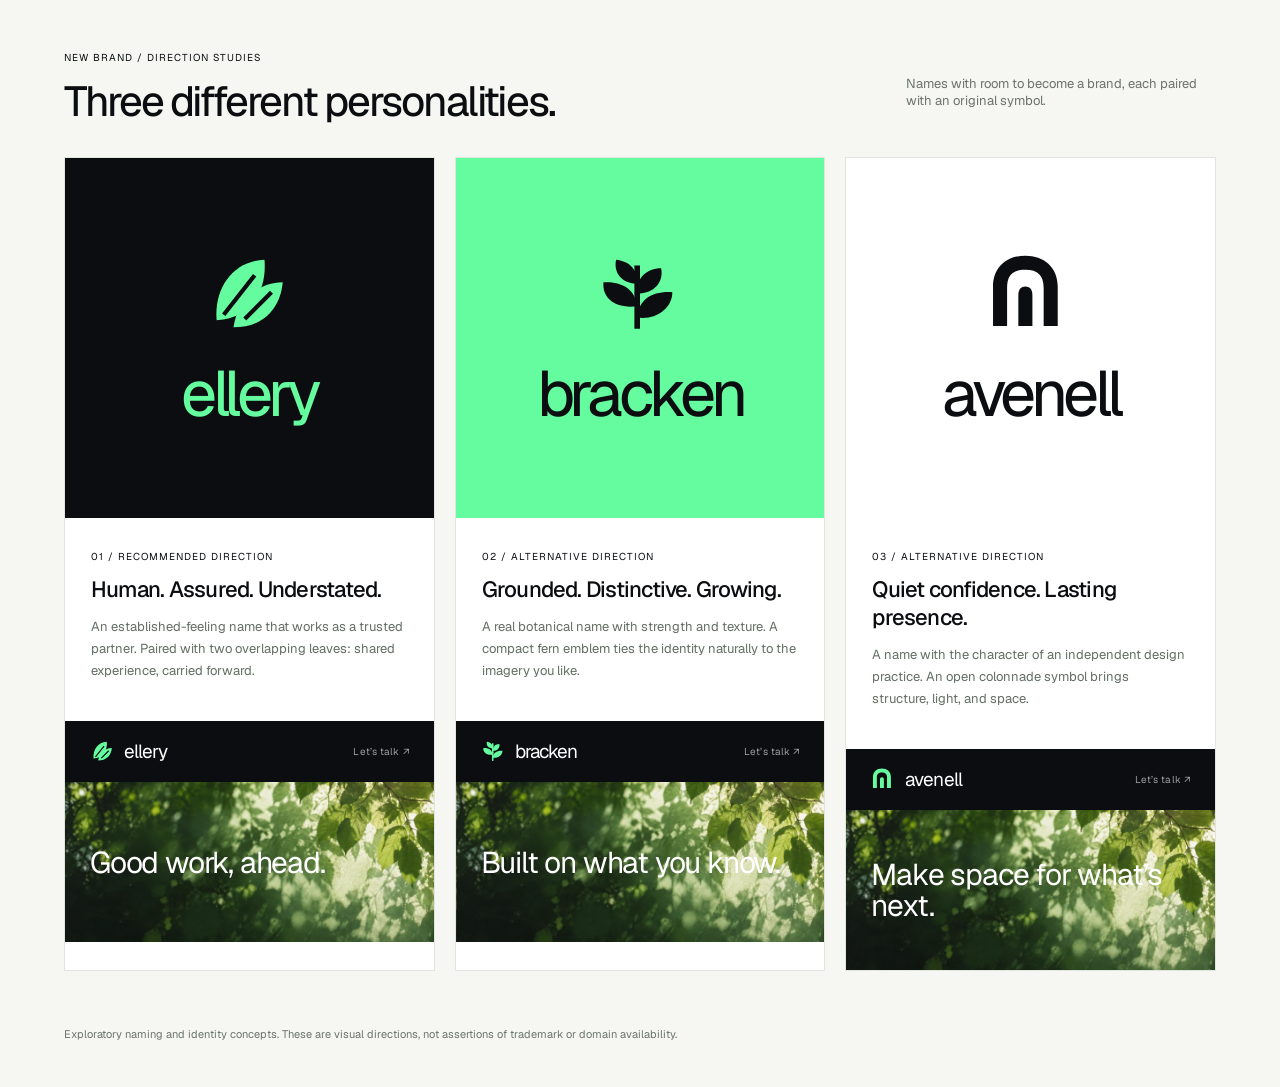
==== brand-directions.html @ a398ab1d "Rebrand as Ellery with photographic design and narrated feature walkthrough" ====
<!doctype html>
<html lang="en">
  <head>
    <meta charset="utf-8" />
    <meta name="viewport" content="width=device-width,initial-scale=1" />
    <title>A new name / Three directions</title>
    <style>
      @font-face {
        font-family: Geist;
        src: url(assets/fonts/geist.ttf);
        font-weight: 100 900;
      }
      * {
        box-sizing: border-box;
      }
      body {
        margin: 0;
        background: #f6f7f2;
        font-family: Geist, Arial;
        color: #0b0d11;
      }
      header {
        padding: 45px 5% 35px;
        display: flex;
        justify-content: space-between;
        align-items: end;
      }
      h1 {
        font-size: 42px;
        line-height: 1;
        letter-spacing: -0.05em;
        font-weight: 450;
        margin: 14px 0 0;
      }
      .small {
        font-size: 10px;
        text-transform: uppercase;
        letter-spacing: 0.1em;
      }
      header > p {
        font-size: 13px;
        max-width: 310px;
        color: #6b736b;
      }
      main {
        display: grid;
        grid-template-columns: repeat(3, 1fr);
        padding: 0 5% 45px;
        gap: 20px;
      }
      .card {
        background: #fff;
        border: 1px solid #e0e5dd;
      }
      .identity {
        height: 360px;
        display: flex;
        flex-direction: column;
        align-items: center;
        justify-content: center;
        gap: 22px;
      }
      .identity svg {
        width: 90px;
        height: 90px;
      }
      .name {
        font-size: 64px;
        font-weight: 430;
        letter-spacing: -0.065em;
        line-height: 1;
      }
      .identity.black {
        background: #0b0d11;
        color: #65fc9f;
        --cut: #0b0d11;
      }
      .identity.mint {
        background: #65fc9f;
        --cut: #65fc9f;
      }
      .detail {
        padding: 26px;
      }
      .detail h2 {
        font-size: 22px;
        font-weight: 500;
        letter-spacing: -0.035em;
        margin: 10px 0;
      }
      .detail p {
        font-size: 13px;
        line-height: 1.7;
        color: #636e64;
        min-height: 65px;
      }
      .strip {
        background: #0b0d11;
        color: white;
        padding: 18px 25px;
        display: flex;
        align-items: center;
        gap: 9px;
        font-size: 19px;
        letter-spacing: -0.05em;
        --cut: #0b0d11;
      }
      .strip svg {
        width: 25px;
        height: 25px;
        color: #65fc9f;
      }
      .caption {
        font-size: 10px;
        letter-spacing: 0.01em;
        opacity: 0.6;
        margin-left: auto;
      }
      .brand-photo {
        background: url(assets/ellery-canopy.webp) center/cover;
        height: 160px;
        color: #fff;
        display: flex;
        align-items: center;
        padding: 25px;
        font-size: 30px;
        line-height: 1.05;
        letter-spacing: -0.04em;
      }
      .footer {
        padding: 0 5% 35px;
        font-size: 11px;
        color: #6b746b;
      }
      @media (max-width: 750px) {
        main {
          grid-template-columns: 1fr;
        }
        .identity {
          height: 260px;
        }
        header {
          align-items: start;
          flex-direction: column;
        }
        .detail p {
          min-height: 0;
        }
        .card {
          max-width: 580px;
          width: 100%;
          margin: auto;
        }
      }
    </style>
  </head>
  <body>
    <header>
      <div>
        <span class="small">New brand / Direction studies</span>
        <h1>Three different personalities.</h1>
      </div>
      <p>
        Names with room to become a brand, each paired with an original symbol.
      </p>
    </header>
    <main>
      <article class="card">
        <div class="identity black">
          <svg viewBox="0 0 64 64" aria-hidden="true">
            <path
              d="M9 50C7 28 20 8 43 7C45 29 33 49 9 50Z"
              fill="currentColor"
            />
            <path
              d="M21 55C23 38 37 23 56 23C54 43 41 55 21 55Z"
              fill="currentColor"
            />
            <path
              d="M14 46 36 18M29 49 48 30"
              fill="none"
              stroke="var(--cut,#fff)"
              stroke-width="3"
            />
          </svg>
          <div class="name">ellery</div>
        </div>
        <div class="detail">
          <span class="small">01 / Recommended direction</span>
          <h2>Human. Assured. Understated.</h2>
          <p>
            An established-feeling name that works as a trusted partner. Paired
            with two overlapping leaves: shared experience, carried forward.
          </p>
        </div>
        <div class="strip">
          <svg viewBox="0 0 64 64" aria-hidden="true">
            <path
              d="M9 50C7 28 20 8 43 7C45 29 33 49 9 50Z"
              fill="currentColor"
            />
            <path
              d="M21 55C23 38 37 23 56 23C54 43 41 55 21 55Z"
              fill="currentColor"
            />
            <path
              d="M14 46 36 18M29 49 48 30"
              fill="none"
              stroke="var(--cut,#fff)"
              stroke-width="3"
            /></svg
          >ellery<span class="caption">Let’s talk ↗</span>
        </div>
        <div class="brand-photo">Good work, ahead.</div>
      </article>
      <article class="card">
        <div class="identity mint">
          <svg viewBox="0 0 64 64" aria-hidden="true">
            <path d="M30 56V11" stroke="currentColor" stroke-width="4" />
            <path
              d="M30 40C14 42 5 34 6 23C20 22 29 29 30 40ZM30 48C44 50 55 41 55 30C41 29 31 35 30 48ZM30 24C19 24 13 16 15 7C25 8 31 15 30 24ZM30 31C43 31 49 22 47 13C37 13 29 20 30 31Z"
              fill="currentColor"
            />
          </svg>
          <div class="name">bracken</div>
        </div>
        <div class="detail">
          <span class="small">02 / Alternative direction</span>
          <h2>Grounded. Distinctive. Growing.</h2>
          <p>
            A real botanical name with strength and texture. A compact fern
            emblem ties the identity naturally to the imagery you like.
          </p>
        </div>
        <div class="strip">
          <svg viewBox="0 0 64 64" aria-hidden="true">
            <path d="M30 56V11" stroke="currentColor" stroke-width="4" />
            <path
              d="M30 40C14 42 5 34 6 23C20 22 29 29 30 40ZM30 48C44 50 55 41 55 30C41 29 31 35 30 48ZM30 24C19 24 13 16 15 7C25 8 31 15 30 24ZM30 31C43 31 49 22 47 13C37 13 29 20 30 31Z"
              fill="currentColor"
            /></svg
          >bracken<span class="caption">Let’s talk ↗</span>
        </div>
        <div class="brand-photo">Built on what you know.</div>
      </article>
      <article class="card">
        <div class="identity">
          <svg viewBox="0 0 64 64" aria-hidden="true">
            <path
              d="M5 54V26C5 12 15 4 28 4S51 12 51 26V54H41V27C41 18 37 14 28 14S15 18 15 27V54Z"
              fill="currentColor"
            />
            <path
              d="M23 54V32C23 28 25 26 28 26S33 28 33 32V54Z"
              fill="currentColor"
            />
          </svg>
          <div class="name">avenell</div>
        </div>
        <div class="detail">
          <span class="small">03 / Alternative direction</span>
          <h2>Quiet confidence. Lasting presence.</h2>
          <p>
            A name with the character of an independent design practice. An open
            colonnade symbol brings structure, light, and space.
          </p>
        </div>
        <div class="strip">
          <svg viewBox="0 0 64 64" aria-hidden="true">
            <path
              d="M5 54V26C5 12 15 4 28 4S51 12 51 26V54H41V27C41 18 37 14 28 14S15 18 15 27V54Z"
              fill="currentColor"
            />
            <path
              d="M23 54V32C23 28 25 26 28 26S33 28 33 32V54Z"
              fill="currentColor"
            /></svg
          >avenell<span class="caption">Let’s talk ↗</span>
        </div>
        <div class="brand-photo">Make space for what’s next.</div>
      </article>
    </main>
    <p class="footer">
      Exploratory naming and identity concepts. These are visual directions, not
      assertions of trademark or domain availability.
    </p>
  </body>
</html>
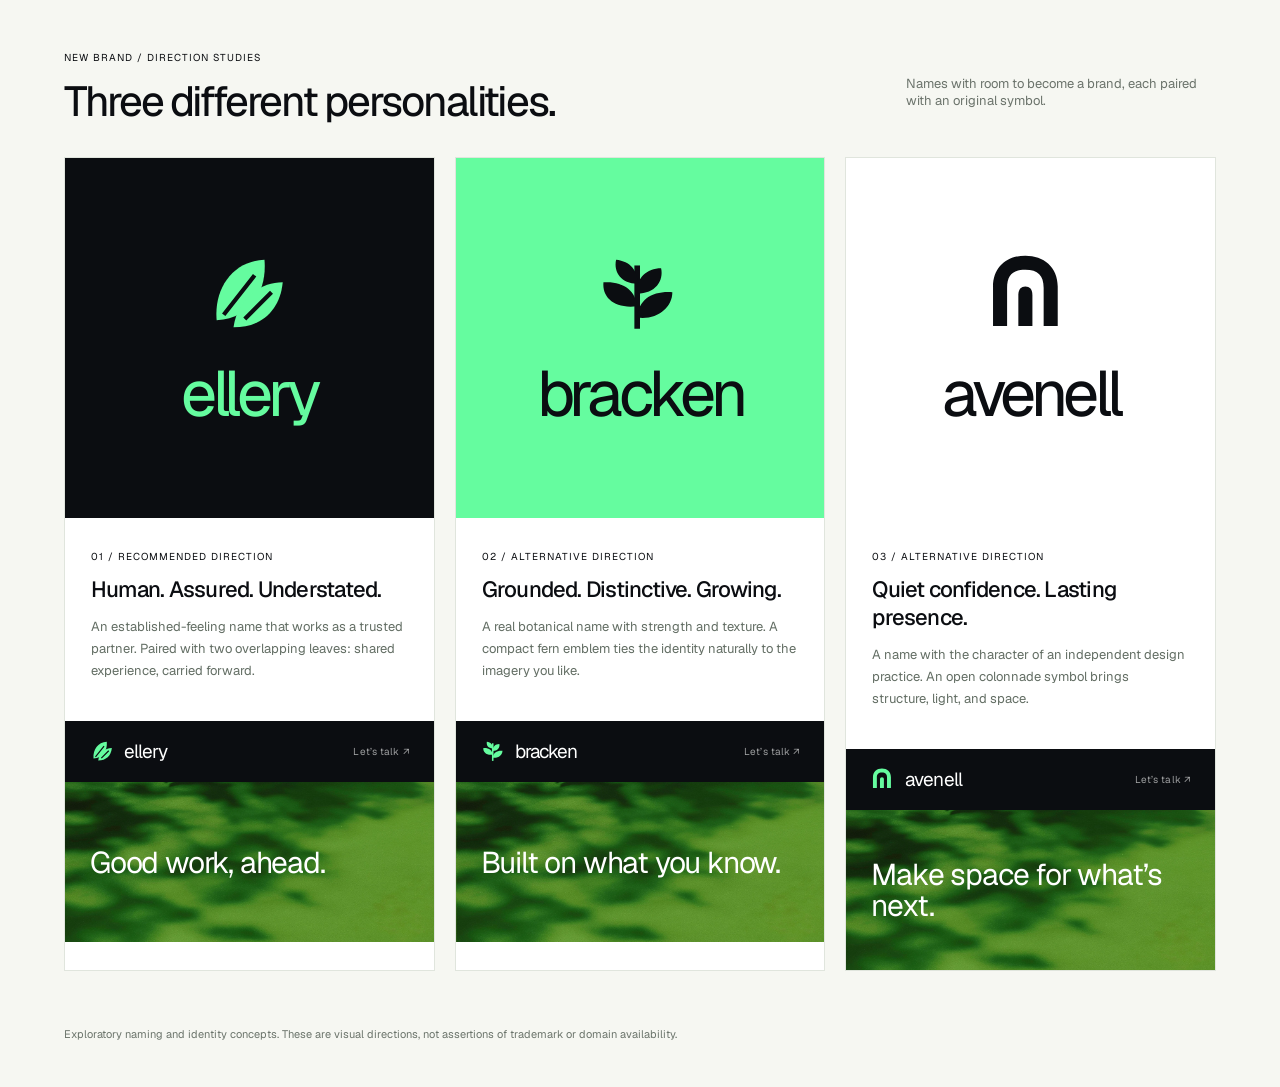
==== commit d9672dc8: "Use original botanical artwork from the supplied brand reference" ====
--- a/brand-directions.html
+++ b/brand-directions.html
@@ -117,7 +117,7 @@
         margin-left: auto;
       }
       .brand-photo {
-        background: url(assets/ellery-canopy.webp) center/cover;
+        background: url(assets/brand-green-shadows.webp) center/cover;
         height: 160px;
         color: #fff;
         display: flex;
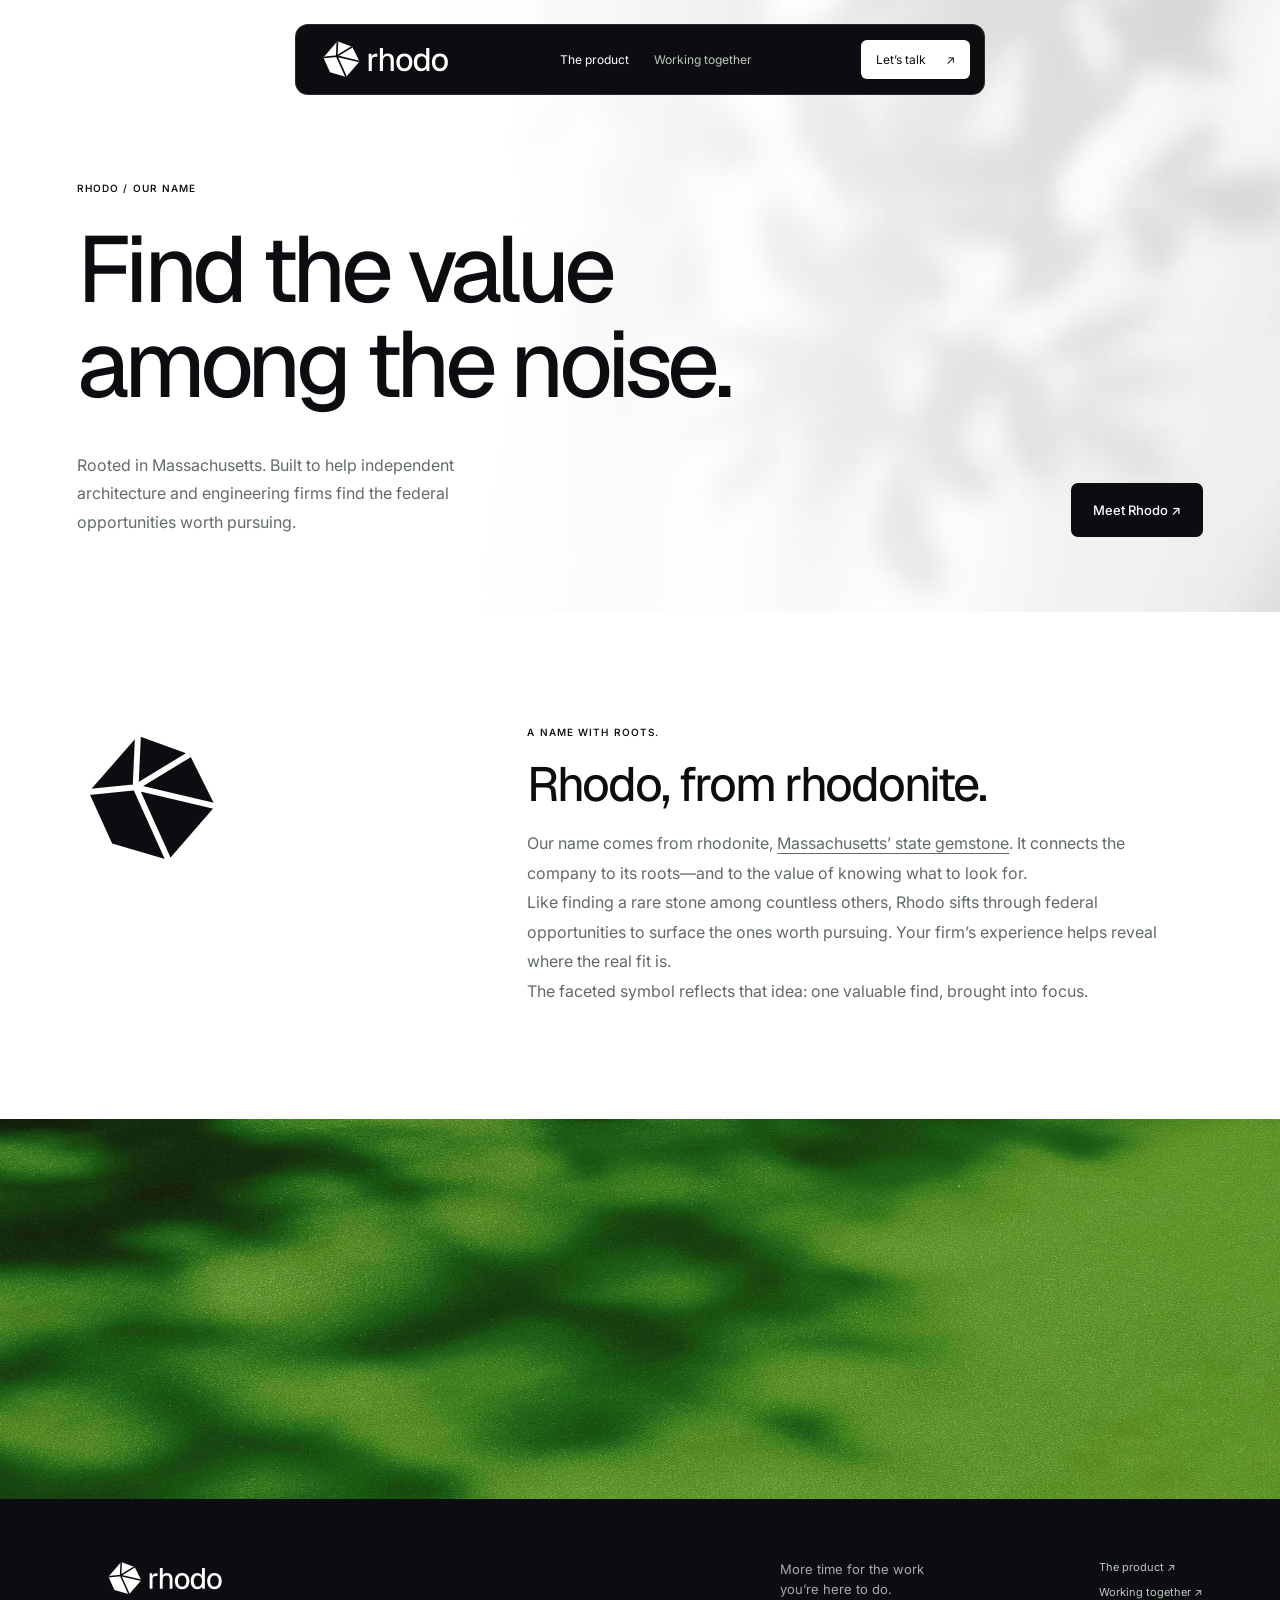
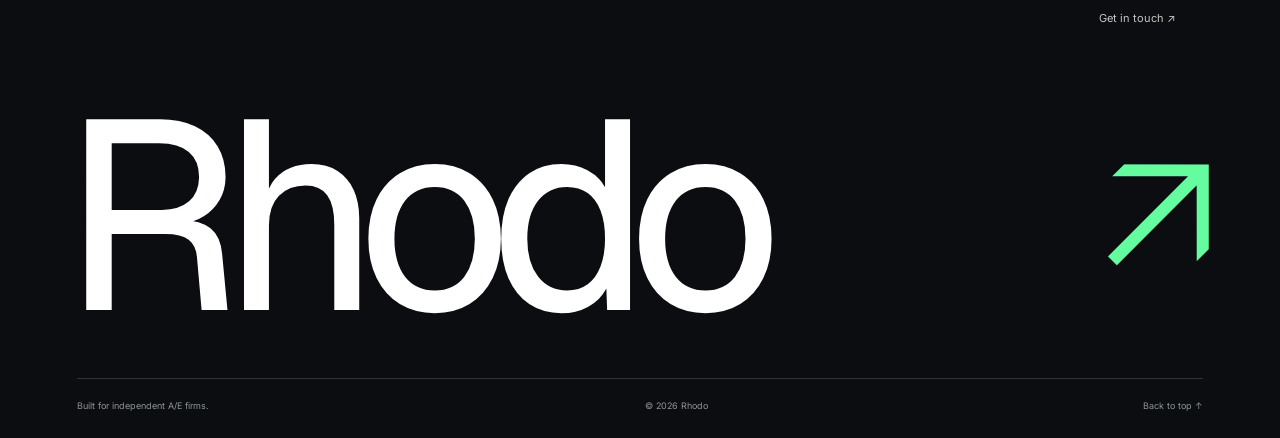
==== commit d28fce63: "Rename to Rhodo and refine the narrated 4K product demo" ====
--- a/brand-directions.html
+++ b/brand-directions.html
@@ -3,286 +3,131 @@
   <head>
     <meta charset="utf-8" />
     <meta name="viewport" content="width=device-width,initial-scale=1" />
-    <title>A new name / Three directions</title>
-    <style>
-      @font-face {
-        font-family: Geist;
-        src: url(assets/fonts/geist.ttf);
-        font-weight: 100 900;
-      }
-      * {
-        box-sizing: border-box;
-      }
-      body {
-        margin: 0;
-        background: #f6f7f2;
-        font-family: Geist, Arial;
-        color: #0b0d11;
-      }
-      header {
-        padding: 45px 5% 35px;
-        display: flex;
-        justify-content: space-between;
-        align-items: end;
-      }
-      h1 {
-        font-size: 42px;
-        line-height: 1;
-        letter-spacing: -0.05em;
-        font-weight: 450;
-        margin: 14px 0 0;
-      }
-      .small {
-        font-size: 10px;
-        text-transform: uppercase;
-        letter-spacing: 0.1em;
-      }
-      header > p {
-        font-size: 13px;
-        max-width: 310px;
-        color: #6b736b;
-      }
-      main {
-        display: grid;
-        grid-template-columns: repeat(3, 1fr);
-        padding: 0 5% 45px;
-        gap: 20px;
-      }
-      .card {
-        background: #fff;
-        border: 1px solid #e0e5dd;
-      }
-      .identity {
-        height: 360px;
-        display: flex;
-        flex-direction: column;
-        align-items: center;
-        justify-content: center;
-        gap: 22px;
-      }
-      .identity svg {
-        width: 90px;
-        height: 90px;
-      }
-      .name {
-        font-size: 64px;
-        font-weight: 430;
-        letter-spacing: -0.065em;
-        line-height: 1;
-      }
-      .identity.black {
-        background: #0b0d11;
-        color: #65fc9f;
-        --cut: #0b0d11;
-      }
-      .identity.mint {
-        background: #65fc9f;
-        --cut: #65fc9f;
-      }
-      .detail {
-        padding: 26px;
-      }
-      .detail h2 {
-        font-size: 22px;
-        font-weight: 500;
-        letter-spacing: -0.035em;
-        margin: 10px 0;
-      }
-      .detail p {
-        font-size: 13px;
-        line-height: 1.7;
-        color: #636e64;
-        min-height: 65px;
-      }
-      .strip {
-        background: #0b0d11;
-        color: white;
-        padding: 18px 25px;
-        display: flex;
-        align-items: center;
-        gap: 9px;
-        font-size: 19px;
-        letter-spacing: -0.05em;
-        --cut: #0b0d11;
-      }
-      .strip svg {
-        width: 25px;
-        height: 25px;
-        color: #65fc9f;
-      }
-      .caption {
-        font-size: 10px;
-        letter-spacing: 0.01em;
-        opacity: 0.6;
-        margin-left: auto;
-      }
-      .brand-photo {
-        background: url(assets/brand-green-shadows.webp) center/cover;
-        height: 160px;
-        color: #fff;
-        display: flex;
-        align-items: center;
-        padding: 25px;
-        font-size: 30px;
-        line-height: 1.05;
-        letter-spacing: -0.04em;
-      }
-      .footer {
-        padding: 0 5% 35px;
-        font-size: 11px;
-        color: #6b746b;
-      }
-      @media (max-width: 750px) {
-        main {
-          grid-template-columns: 1fr;
-        }
-        .identity {
-          height: 260px;
-        }
-        header {
-          align-items: start;
-          flex-direction: column;
-        }
-        .detail p {
-          min-height: 0;
-        }
-        .card {
-          max-width: 580px;
-          width: 100%;
-          margin: auto;
-        }
-      }
-    </style>
+    <title>Our name — Rhodo</title>
+    <meta
+      name="description"
+      content="The story behind Rhodo: Massachusetts roots and finding value among the noise."
+    />
+    <meta name="theme-color" content="#0b0d11" />
+    <meta property="og:title" content="Our name — Rhodo" />
+    <meta
+      property="og:description"
+      content="The story behind Rhodo: Massachusetts roots and finding value among the noise."
+    />
+    <meta property="og:type" content="website" />
+    <link rel="icon" href="assets/favicon.svg" type="image/svg+xml" />
+    <link rel="stylesheet" href="styles.css?v=8" />
+    <link rel="stylesheet" href="materials.css?v=8" />
+    <link
+      rel="preload"
+      href="assets/fonts/geist.ttf"
+      as="font"
+      type="font/ttf"
+      crossorigin
+    />
+    <script src="app.js?v=8" defer></script>
   </head>
   <body>
-    <header>
-      <div>
-        <span class="small">New brand / Direction studies</span>
-        <h1>Three different personalities.</h1>
-      </div>
-      <p>
-        Names with room to become a brand, each paired with an original symbol.
-      </p>
+    <a class="skip-link" href="#main">Skip to content</a>
+    <header class="site-header">
+      <a class="brand" href="index.html" aria-label="Rhodo home"
+        ><img
+          src="assets/rhodo-logo-light.svg"
+          width="148"
+          height="33"
+          alt="Rhodo"
+      /></a>
+      <nav class="desktop-nav" aria-label="Main navigation">
+        <a href="system.html" aria-current="page">The product</a
+        ><a href="pricing.html">Working together</a>
+      </nav>
+      <a class="nav-cta" href="contact.html"
+        >Let’s talk <span aria-hidden="true">↗</span></a
+      ><button
+        class="menu-toggle"
+        aria-label="Open menu"
+        aria-controls="mobile-menu"
+        aria-expanded="false"
+      >
+        Menu <span>+</span>
+      </button>
+      <nav id="mobile-menu" aria-label="Mobile navigation" hidden>
+        <a href="system.html">The product</a
+        ><a href="pricing.html">Working together</a
+        ><a href="contact.html">Let’s talk ↗</a>
+      </nav>
     </header>
-    <main>
-      <article class="card">
-        <div class="identity black">
-          <svg viewBox="0 0 64 64" aria-hidden="true">
-            <path
-              d="M9 50C7 28 20 8 43 7C45 29 33 49 9 50Z"
-              fill="currentColor"
-            />
-            <path
-              d="M21 55C23 38 37 23 56 23C54 43 41 55 21 55Z"
-              fill="currentColor"
-            />
-            <path
-              d="M14 46 36 18M29 49 48 30"
-              fill="none"
-              stroke="var(--cut,#fff)"
-              stroke-width="3"
-            />
-          </svg>
-          <div class="name">ellery</div>
+    <main id="main">
+      <section class="page-hero">
+        <p class="eyebrow">Rhodo / Our name</p>
+        <h1>Find the value<br />among the noise.</h1>
+        <div class="page-intro">
+          <p>
+            Rooted in Massachusetts. Built to help independent architecture and
+            engineering firms find the federal opportunities worth pursuing.
+          </p>
+          <a class="button black" href="index.html">Meet Rhodo ↗</a>
         </div>
-        <div class="detail">
-          <span class="small">01 / Recommended direction</span>
-          <h2>Human. Assured. Understated.</h2>
+      </section>
+      <section class="section brand-story">
+        <img
+          src="assets/rhodo-mark.svg"
+          width="150"
+          height="150"
+          alt="Rhodo’s faceted gemstone symbol"
+        />
+        <div>
+          <p class="eyebrow">A name with roots.</p>
+          <h2>Rhodo, from rhodonite.</h2>
           <p>
-            An established-feeling name that works as a trusted partner. Paired
-            with two overlapping leaves: shared experience, carried forward.
+            Our name comes from rhodonite,
+            <a
+              href="https://malegislature.gov/Laws/GeneralLaws/PartI/TitleI/Chapter2/Section15"
+              >Massachusetts’ state gemstone</a
+            >. It connects the company to its roots—and to the value of knowing
+            what to look for.
+          </p>
+          <p>
+            Like finding a rare stone among countless others, Rhodo sifts
+            through federal opportunities to surface the ones worth pursuing.
+            Your firm’s experience helps reveal where the real fit is.
+          </p>
+          <p>
+            The faceted symbol reflects that idea: one valuable find, brought
+            into focus.
           </p>
         </div>
-        <div class="strip">
-          <svg viewBox="0 0 64 64" aria-hidden="true">
-            <path
-              d="M9 50C7 28 20 8 43 7C45 29 33 49 9 50Z"
-              fill="currentColor"
-            />
-            <path
-              d="M21 55C23 38 37 23 56 23C54 43 41 55 21 55Z"
-              fill="currentColor"
-            />
-            <path
-              d="M14 46 36 18M29 49 48 30"
-              fill="none"
-              stroke="var(--cut,#fff)"
-              stroke-width="3"
-            /></svg
-          >ellery<span class="caption">Let’s talk ↗</span>
-        </div>
-        <div class="brand-photo">Good work, ahead.</div>
-      </article>
-      <article class="card">
-        <div class="identity mint">
-          <svg viewBox="0 0 64 64" aria-hidden="true">
-            <path d="M30 56V11" stroke="currentColor" stroke-width="4" />
-            <path
-              d="M30 40C14 42 5 34 6 23C20 22 29 29 30 40ZM30 48C44 50 55 41 55 30C41 29 31 35 30 48ZM30 24C19 24 13 16 15 7C25 8 31 15 30 24ZM30 31C43 31 49 22 47 13C37 13 29 20 30 31Z"
-              fill="currentColor"
-            />
-          </svg>
-          <div class="name">bracken</div>
-        </div>
-        <div class="detail">
-          <span class="small">02 / Alternative direction</span>
-          <h2>Grounded. Distinctive. Growing.</h2>
-          <p>
-            A real botanical name with strength and texture. A compact fern
-            emblem ties the identity naturally to the imagery you like.
-          </p>
-        </div>
-        <div class="strip">
-          <svg viewBox="0 0 64 64" aria-hidden="true">
-            <path d="M30 56V11" stroke="currentColor" stroke-width="4" />
-            <path
-              d="M30 40C14 42 5 34 6 23C20 22 29 29 30 40ZM30 48C44 50 55 41 55 30C41 29 31 35 30 48ZM30 24C19 24 13 16 15 7C25 8 31 15 30 24ZM30 31C43 31 49 22 47 13C37 13 29 20 30 31Z"
-              fill="currentColor"
-            /></svg
-          >bracken<span class="caption">Let’s talk ↗</span>
-        </div>
-        <div class="brand-photo">Built on what you know.</div>
-      </article>
-      <article class="card">
-        <div class="identity">
-          <svg viewBox="0 0 64 64" aria-hidden="true">
-            <path
-              d="M5 54V26C5 12 15 4 28 4S51 12 51 26V54H41V27C41 18 37 14 28 14S15 18 15 27V54Z"
-              fill="currentColor"
-            />
-            <path
-              d="M23 54V32C23 28 25 26 28 26S33 28 33 32V54Z"
-              fill="currentColor"
-            />
-          </svg>
-          <div class="name">avenell</div>
-        </div>
-        <div class="detail">
-          <span class="small">03 / Alternative direction</span>
-          <h2>Quiet confidence. Lasting presence.</h2>
-          <p>
-            A name with the character of an independent design practice. An open
-            colonnade symbol brings structure, light, and space.
-          </p>
-        </div>
-        <div class="strip">
-          <svg viewBox="0 0 64 64" aria-hidden="true">
-            <path
-              d="M5 54V26C5 12 15 4 28 4S51 12 51 26V54H41V27C41 18 37 14 28 14S15 18 15 27V54Z"
-              fill="currentColor"
-            />
-            <path
-              d="M23 54V32C23 28 25 26 28 26S33 28 33 32V54Z"
-              fill="currentColor"
-            /></svg
-          >avenell<span class="caption">Let’s talk ↗</span>
-        </div>
-        <div class="brand-photo">Make space for what’s next.</div>
-      </article>
+      </section>
+      <div class="brand-landscape">
+        <img
+          src="assets/brand-green-shadows.webp?v=8"
+          width="2100"
+          height="1400"
+          alt="Soft green light and leaf shadows"
+        />
+      </div>
     </main>
-    <p class="footer">
-      Exploratory naming and identity concepts. These are visual directions, not
-      assertions of trademark or domain availability.
-    </p>
+    <footer class="footer">
+      <div class="footer-top">
+        <a href="index.html" aria-label="Rhodo home"
+          ><img
+            src="assets/rhodo-logo-light.svg"
+            alt="Rhodo"
+            width="175"
+            height="39"
+        /></a>
+        <p>More time for the work<br />you’re here to do.</p>
+        <nav aria-label="Footer navigation">
+          <a href="system.html">The product ↗</a
+          ><a href="pricing.html">Working together ↗</a
+          ><a href="contact.html">Get in touch ↗</a>
+        </nav>
+      </div>
+      <div class="footer-word" aria-hidden="true">Rhodo<span>↗</span></div>
+      <div class="footer-bottom">
+        <span>Built for independent A/E firms.</span><span>© 2026 Rhodo</span
+        ><a href="index.html#main">Back to top ↑</a>
+      </div>
+    </footer>
   </body>
 </html>
--- a/styles.css
+++ b/styles.css
@@ -0,0 +1,1542 @@
+@font-face {
+  font-family: Geist;
+  src: url("assets/fonts/geist.ttf") format("truetype");
+  font-weight: 100 900;
+  font-display: swap;
+}
+@font-face {
+  font-family: Inter;
+  src: url("assets/fonts/inter.ttf") format("truetype");
+  font-weight: 100 900;
+  font-display: swap;
+}
+:root {
+  --ink: #0b0d11;
+  --mint: #65fc9f;
+  --ash: #bdbdbd;
+  --line: #dedfdf;
+  --muted: #777d7a;
+  --paper: #fff;
+}
+* {
+  box-sizing: border-box;
+}
+html {
+  scroll-behavior: smooth;
+  scroll-padding-top: 110px;
+}
+body {
+  margin: 0;
+  background: var(--paper);
+  color: var(--ink);
+  font:
+    15px/1.6 Inter,
+    Arial,
+    sans-serif;
+}
+button,
+input,
+select,
+textarea {
+  font: inherit;
+}
+button,
+a {
+  -webkit-tap-highlight-color: transparent;
+}
+button {
+  cursor: pointer;
+}
+a {
+  color: inherit;
+  text-decoration: none;
+}
+button {
+  color: inherit;
+}
+img {
+  max-width: 100%;
+  display: block;
+}
+h1,
+h2,
+h3,
+p {
+  margin: 0;
+}
+h1,
+h2,
+h3 {
+  font-family: Geist, Arial, sans-serif;
+  font-weight: 450;
+  letter-spacing: -0.055em;
+  line-height: 1.02;
+}
+h1 {
+  font-size: clamp(64px, 7.9vw, 116px);
+}
+h2 {
+  font-size: clamp(38px, 4.4vw, 64px);
+}
+h3 {
+  font-size: 26px;
+}
+p {
+  color: inherit;
+}
+button:focus-visible,
+a:focus-visible,
+summary:focus-visible,
+input:focus-visible,
+select:focus-visible,
+textarea:focus-visible {
+  outline: 3px solid #1a9f53;
+  outline-offset: 5px;
+}
+::selection {
+  background: var(--mint);
+  color: var(--ink);
+}
+[hidden] {
+  display: none !important;
+}
+.eyebrow {
+  text-transform: uppercase;
+  font-size: 10px;
+  font-weight: 550;
+  letter-spacing: 0.11em;
+  line-height: 1.6;
+}
+.muted {
+  color: #8a8f8c;
+}
+.section {
+  padding: 112px 6%;
+  max-width: 1600px;
+  margin: auto;
+}
+.button {
+  display: inline-flex;
+  align-items: center;
+  justify-content: center;
+  gap: 17px;
+  min-height: 54px;
+  padding: 15px 22px;
+  border: 0;
+  border-radius: 7px;
+  font-size: 13px;
+  font-weight: 500;
+  line-height: 1.3;
+  transition:
+    transform 0.2s,
+    background 0.2s;
+}
+.button:hover {
+  transform: translateY(-3px);
+}
+.button > span:last-child {
+  margin-left: 15px;
+}
+.mint {
+  background: var(--mint);
+  color: var(--ink);
+}
+.black {
+  background: var(--ink);
+  color: #fff;
+}
+.outline {
+  background: transparent;
+  border: 1px solid var(--ink);
+}
+.button-time {
+  font-size: 11px;
+  opacity: 0.6;
+}
+.play-glyph {
+  font-size: 12px;
+}
+.text-link {
+  display: inline-flex;
+  gap: 45px;
+  padding-bottom: 8px;
+  border-bottom: 1px solid currentColor;
+  font-size: 13px;
+  align-items: center;
+}
+.text-link span {
+  font-size: 21px;
+}
+.skip-link {
+  position: fixed;
+  left: 20px;
+  top: -90px;
+  background: var(--mint);
+  padding: 12px;
+  z-index: 200;
+}
+.skip-link:focus {
+  top: 15px;
+}
+.sr-only {
+  position: absolute;
+  clip: rect(0, 0, 0, 0);
+  width: 1px;
+  height: 1px;
+  overflow: hidden;
+}
+.site-header {
+  position: absolute;
+  z-index: 30;
+  top: 24px;
+  left: 50%;
+  transform: translateX(-50%);
+  display: flex;
+  align-items: center;
+  padding: 13px 14px 13px 24px;
+  background: var(--ink);
+  color: #fff;
+  border: 1px solid #ffffff1f;
+  border-radius: 13px;
+  width: 690px;
+  max-width: calc(100% - 40px);
+  gap: 36px;
+}
+.brand {
+  display: block;
+  width: 130px;
+  flex-shrink: 0;
+}
+.brand img {
+  width: 100%;
+  height: auto;
+}
+.desktop-nav {
+  display: flex;
+  gap: 25px;
+  flex: 1;
+  justify-content: center;
+}
+.desktop-nav a {
+  font-size: 12px;
+  white-space: nowrap;
+  color: #c0c4c1;
+}
+.desktop-nav a:hover,
+.desktop-nav a[aria-current] {
+  color: #fff;
+}
+.nav-cta {
+  background: white;
+  color: var(--ink);
+  font-size: 12px;
+  padding: 10px 15px;
+  border-radius: 6px;
+  display: flex;
+  gap: 20px;
+  align-items: center;
+  white-space: nowrap;
+}
+.menu-toggle {
+  display: none;
+}
+.hero {
+  height: 780px;
+  min-height: 720px;
+  position: relative;
+  overflow: hidden;
+  background: #154626;
+  color: white;
+}
+.hero-photo,
+.hero-shade {
+  position: absolute;
+  inset: 0;
+  width: 100%;
+  height: 100%;
+  object-fit: cover;
+}
+.hero-photo {
+  object-position: center 48%;
+}
+.hero-shade {
+  background:
+    linear-gradient(90deg, rgba(2, 24, 11, 0.47), transparent 85%),
+    linear-gradient(0deg, rgba(2, 20, 8, 0.3), transparent 40%);
+}
+.hero-content {
+  position: relative;
+  z-index: 1;
+  padding: 185px 6% 70px;
+  max-width: 1600px;
+  margin: auto;
+}
+.hero h1 {
+  margin: 28px 0 37px;
+  font-size: clamp(78px, 8.4vw, 124px);
+  line-height: 0.94;
+  letter-spacing: -0.064em;
+  font-weight: 440;
+}
+.hero-bottom {
+  display: flex;
+  align-items: end;
+  justify-content: space-between;
+}
+.hero-bottom p {
+  font-size: 15px;
+  line-height: 1.7;
+  max-width: 500px;
+  margin-bottom: 26px;
+  color: #f0fff2;
+}
+.intro > .eyebrow {
+  margin-bottom: 34px;
+}
+.intro-grid {
+  display: grid;
+  grid-template-columns: 1.4fr 1fr;
+  gap: 9%;
+}
+.intro h2 {
+  font-size: clamp(36px, 4vw, 59px);
+  line-height: 1.1;
+}
+.intro-copy p {
+  font-size: 14px;
+  line-height: 1.8;
+  margin-bottom: 20px;
+  color: #555e58;
+}
+.intro-copy .text-link {
+  margin-top: 14px;
+}
+.purpose-line {
+  display: flex;
+  justify-content: space-between;
+  border-top: 1px solid var(--line);
+  margin-top: 76px;
+  padding-top: 20px;
+  font-size: 10px;
+  letter-spacing: 0.03em;
+  color: #7e8580;
+}
+.film-section {
+  background: var(--ink);
+  color: #fff;
+}
+.film-inner {
+  padding-top: 89px;
+  padding-bottom: 49px;
+}
+.section-head {
+  display: flex;
+  align-items: end;
+  justify-content: space-between;
+  gap: 70px;
+  margin-bottom: 45px;
+}
+.section-head .eyebrow {
+  margin-bottom: 22px;
+}
+.section-head > p {
+  max-width: 340px;
+  font-size: 13px;
+  line-height: 1.8;
+  color: #aeb5b0;
+  margin-bottom: 5px;
+}
+.demo-screen {
+  display: block;
+  padding: 0;
+  border: 10px solid #282c29;
+  background: #1a221e;
+  border-radius: 13px;
+  position: relative;
+  width: 100%;
+  overflow: hidden;
+  cursor: pointer;
+  box-shadow: 0 20px 60px #0002;
+  text-align: left;
+}
+.demo-screen > img {
+  width: 100%;
+  aspect-ratio: 1.6;
+  object-fit: cover;
+  transition: filter 0.25s;
+}
+.demo-screen:after {
+  content: "";
+  position: absolute;
+  inset: 0;
+  background: linear-gradient(0deg, #0b0d1155, transparent 45%);
+  pointer-events: none;
+}
+.demo-screen:hover > img {
+  filter: brightness(0.93);
+}
+.demo-play {
+  position: absolute;
+  bottom: 26px;
+  left: 28px;
+  display: flex;
+  align-items: center;
+  gap: 20px;
+  z-index: 1;
+  background: var(--mint);
+  color: var(--ink);
+  padding: 18px 23px;
+  border-radius: 9px;
+  font-size: 16px;
+  font-weight: 500;
+  box-shadow: 0 6px 30px #0002;
+}
+.demo-play > .play-glyph {
+  border: 1px solid #0b0d1140;
+  width: 42px;
+  height: 42px;
+  border-radius: 50%;
+  display: grid;
+  place-items: center;
+}
+.demo-play small {
+  display: block;
+  font-size: 10px;
+  font-weight: 400;
+  margin-top: 4px;
+}
+.demo-arrow {
+  font-size: 30px;
+  margin-left: 34px;
+}
+.film-meta {
+  display: flex;
+  justify-content: space-between;
+  gap: 16px;
+  padding-top: 24px;
+  color: #adb4af;
+  font-size: 10px;
+}
+.sample-note {
+  color: #8a928c;
+}
+.workflow .section-head {
+  margin-bottom: 55px;
+}
+.workflow-grid {
+  display: grid;
+  grid-template-columns: 0.85fr 1.3fr;
+  gap: 7%;
+}
+.workflow-menu > button {
+  display: flex;
+  align-items: start;
+  gap: 24px;
+  text-align: left;
+  background: transparent;
+  border: 0;
+  border-top: 1px solid var(--line);
+  padding: 25px 0;
+  width: 100%;
+  color: #8a8f8c;
+}
+.workflow-menu > button:last-child {
+  border-bottom: 1px solid var(--line);
+}
+.workflow-menu > button[aria-selected="true"] {
+  color: var(--ink);
+}
+.workflow-menu > button[aria-selected="true"] > span:first-child {
+  background: var(--mint);
+  color: var(--ink);
+}
+.workflow-menu > button > span:first-child {
+  font-size: 10px;
+  border-radius: 4px;
+  padding: 5px 7px;
+  background: #f1f3f1;
+}
+.workflow-menu > button > span:last-child {
+  margin-left: auto;
+  font-size: 20px;
+}
+.workflow-menu h3 {
+  font-size: 25px;
+  letter-spacing: -0.035em;
+  line-height: 1.2;
+}
+.workflow-menu p {
+  font-size: 12px;
+  line-height: 1.7;
+  margin-top: 10px;
+  max-width: 240px;
+}
+.workflow-panels {
+  min-width: 0;
+}
+.feature-image {
+  border-radius: 9px;
+  overflow: hidden;
+  background: #eef1ee;
+  padding: 23px;
+  aspect-ratio: 1.35;
+  display: flex;
+  align-items: center;
+}
+.feature-image img {
+  width: 100%;
+  border-radius: 5px;
+  box-shadow: 0 10px 25px #18352618;
+}
+.workflow-panels section > p {
+  font-size: 11px;
+  line-height: 1.7;
+  max-width: 90%;
+  margin-top: 19px;
+  color: #6b746d;
+}
+.human {
+  display: grid;
+  grid-template-columns: 1fr 1fr;
+  background: #f1f4ee;
+}
+.human-photo {
+  position: relative;
+  min-height: 650px;
+}
+.human-photo img {
+  width: 100%;
+  height: 100%;
+  position: absolute;
+  object-fit: cover;
+  object-position: 52%;
+}
+.human-photo > span {
+  position: absolute;
+  bottom: 29px;
+  left: 30px;
+  background: #fff;
+  padding: 8px 14px;
+  border-radius: 3px;
+  font-size: 9px;
+}
+.human-copy {
+  padding: 95px 12% 80px;
+}
+.human-copy .eyebrow {
+  margin-bottom: 32px;
+}
+.human-copy h2 {
+  font-size: clamp(40px, 4.3vw, 65px);
+  line-height: 1.04;
+}
+.human-copy > p:not(.eyebrow) {
+  font-size: 13px;
+  line-height: 1.85;
+  color: #657065;
+  margin: 30px 0;
+}
+.human-principles {
+  display: grid;
+  font-size: 11px;
+}
+.human-principles span {
+  padding: 12px 0;
+  border-top: 1px solid #cfd6cd;
+}
+.human-principles span:before {
+  content: "↗";
+  margin-right: 15px;
+}
+.faq {
+  display: grid;
+  grid-template-columns: 1fr 1.25fr;
+  gap: 15%;
+}
+.faq h2 {
+  margin-top: 24px;
+}
+.faq details {
+  border-top: 1px solid var(--line);
+}
+.faq details:last-child {
+  border-bottom: 1px solid var(--line);
+}
+.faq summary {
+  cursor: pointer;
+  font-size: 14px;
+  padding: 24px 0;
+  list-style: none;
+  display: flex;
+  justify-content: space-between;
+  gap: 20px;
+  align-items: center;
+}
+.faq summary::-webkit-details-marker {
+  display: none;
+}
+.faq summary span {
+  font-size: 21px;
+  font-weight: 300;
+}
+.faq details[open] summary span {
+  transform: rotate(45deg);
+}
+.faq details p {
+  color: #687169;
+  font-size: 13px;
+  line-height: 1.8;
+  margin: 0 35px 26px 0;
+}
+.closing {
+  background: var(--mint);
+  padding: 76px 6%;
+  display: flex;
+  align-items: end;
+  justify-content: space-between;
+  gap: 35px;
+}
+.closing h2 {
+  font-size: clamp(34px, 4.1vw, 60px);
+  margin-top: 22px;
+}
+.closing .button {
+  margin-bottom: 4px;
+}
+.footer {
+  background: var(--ink);
+  color: #fff;
+  padding: 60px 6% 25px;
+  overflow: hidden;
+}
+.footer-top {
+  display: flex;
+  justify-content: space-between;
+  gap: 40px;
+  font-size: 13px;
+}
+.footer-top p {
+  margin-left: auto;
+  margin-right: 12%;
+  color: #aaa;
+}
+.footer-top nav {
+  display: grid;
+  gap: 8px;
+  font-size: 11px;
+  color: #c2c8c2;
+}
+.footer-word {
+  font-family: Geist, sans-serif;
+  font-size: 21vw;
+  font-weight: 440;
+  letter-spacing: -0.075em;
+  line-height: 1.1;
+  margin: 40px -1.3% 15px;
+  display: flex;
+  align-items: center;
+  justify-content: space-between;
+}
+.footer-word span {
+  font-size: 15vw;
+  color: var(--mint);
+  font-weight: 300;
+  letter-spacing: 0;
+  line-height: 1;
+}
+.footer-bottom {
+  border-top: 1px solid #303430;
+  padding-top: 20px;
+  display: flex;
+  justify-content: space-between;
+  color: #8e9790;
+  font-size: 9px;
+}
+.page-hero {
+  padding: 180px 6% 75px;
+  max-width: 1600px;
+  margin: auto;
+}
+.page-hero .eyebrow {
+  margin-bottom: 26px;
+}
+.page-hero h1 {
+  font-size: clamp(60px, 7.3vw, 110px);
+}
+.page-intro {
+  display: flex;
+  justify-content: space-between;
+  align-items: end;
+  margin-top: 38px;
+  gap: 40px;
+}
+.page-intro > p {
+  font-size: 16px;
+  line-height: 1.8;
+  max-width: 460px;
+  color: #646c67;
+}
+.system-image {
+  padding: 35px 6%;
+  background: #e5efe4;
+}
+.system-image > img {
+  width: 100%;
+  max-width: 1250px;
+  margin: auto;
+  border: 8px solid var(--ink);
+  border-radius: 10px;
+}
+.steps {
+  padding-top: 60px;
+  padding-bottom: 60px;
+}
+.step {
+  display: grid;
+  grid-template-columns: 55px 1fr 1fr;
+  gap: 40px;
+  border-top: 1px solid var(--line);
+  padding: 55px 0;
+}
+.step-number {
+  font-size: 12px;
+  background: var(--mint);
+  width: 32px;
+  height: 32px;
+  border-radius: 5px;
+  display: grid;
+  place-items: center;
+}
+.step h2 {
+  font-size: 39px;
+  max-width: 330px;
+  line-height: 1.1;
+}
+.step p {
+  font-size: 14px;
+  line-height: 1.85;
+  color: #5b645d;
+}
+ul {
+  padding: 0;
+  list-style: none;
+  margin: 22px 0 0;
+}
+li {
+  border-top: 1px solid var(--line);
+  padding: 11px 0;
+  font-size: 12px;
+}
+li:before {
+  content: "↗";
+  margin-right: 15px;
+}
+.dark-note {
+  background: var(--ink);
+  color: #fff;
+  padding: 80px 12%;
+  text-align: center;
+}
+.dark-note h2 {
+  margin: 25px 0;
+}
+.dark-note > p:last-child {
+  max-width: 640px;
+  margin: auto;
+  color: #afb8b0;
+  font-size: 14px;
+  line-height: 1.85;
+}
+.service-split {
+  display: grid;
+  grid-template-columns: 1fr 1fr;
+  gap: 0;
+  padding-top: 15px;
+}
+.service-split article {
+  background: #eff2ed;
+  padding: 55px;
+}
+.service-split article + article {
+  background: var(--ink);
+  color: #fff;
+}
+.service-split h2 {
+  margin: 24px 0;
+  font-size: 52px;
+}
+.service-split article > p:not(.eyebrow) {
+  font-size: 13px;
+  max-width: 390px;
+  line-height: 1.85;
+  opacity: 0.7;
+}
+.service-split ul {
+  margin-top: 34px;
+}
+.service-split article + article li {
+  border-color: #3b433d;
+}
+.pricing-note {
+  padding-top: 0;
+  max-width: 900px;
+  text-align: center;
+}
+.pricing-note h2 {
+  margin: 24px 0;
+}
+.pricing-note > p:not(.eyebrow) {
+  color: #697169;
+  font-size: 14px;
+  line-height: 1.85;
+  margin-bottom: 25px;
+}
+.contact-layout {
+  padding: 176px 6% 100px;
+  display: grid;
+  grid-template-columns: 1fr 1fr;
+  gap: 10%;
+  max-width: 1500px;
+  margin: auto;
+}
+.contact-intro h1 {
+  font-size: clamp(54px, 5.5vw, 82px);
+  margin: 26px 0;
+}
+.contact-intro > p:not(.eyebrow) {
+  font-size: 14px;
+  line-height: 1.8;
+  max-width: 350px;
+  color: #656e66;
+  margin-bottom: 40px;
+}
+.contact-form > .eyebrow {
+  margin-bottom: 25px;
+}
+.contact-form form {
+  display: grid;
+  gap: 23px;
+}
+label {
+  display: grid;
+  gap: 8px;
+  font-size: 11px;
+  font-weight: 500;
+}
+input,
+select,
+textarea {
+  width: 100%;
+  padding: 13px 12px;
+  border: 1px solid #d5dad5;
+  background: #fff;
+  border-radius: 5px;
+  font-size: 12px;
+  color: var(--ink);
+  min-width: 0;
+}
+textarea {
+  resize: vertical;
+}
+input::placeholder,
+textarea::placeholder {
+  color: #939a94;
+}
+.field-pair {
+  display: grid;
+  grid-template-columns: 1fr 1fr;
+  gap: 18px;
+}
+.delivery-note {
+  font-size: 11px;
+  color: #748077;
+  line-height: 1.7;
+}
+.contact-form .button {
+  justify-self: start;
+}
+.form-result {
+  border-top: 1px solid var(--line);
+  margin-top: 35px;
+  padding-top: 25px;
+}
+.form-result h2 {
+  font-size: 28px;
+}
+.form-result p {
+  font-size: 12px;
+  margin: 14px 0;
+}
+.result-actions {
+  display: flex;
+  gap: 10px;
+  margin-top: 15px;
+}
+.modal-open {
+  overflow: hidden;
+}
+dialog {
+  padding: 25px;
+  background: var(--ink);
+  color: #fff;
+  border: 1px solid #ffffff30;
+  border-radius: 13px;
+  width: min(1160px, 95vw);
+  max-height: 95vh;
+  max-height: 95dvh;
+}
+dialog::backdrop {
+  background: #000c;
+  backdrop-filter: blur(7px);
+}
+.dialog-top {
+  display: flex;
+  justify-content: space-between;
+  gap: 20px;
+  align-items: center;
+  margin-bottom: 20px;
+}
+.dialog-top h2 {
+  font-size: 27px;
+  letter-spacing: -0.035em;
+  margin-top: 6px;
+}
+.dialog-top .eyebrow {
+  font-size: 9px;
+  color: var(--mint);
+}
+.dialog-close {
+  background: #252c26;
+  border: 1px solid #525952;
+  border-radius: 50%;
+  font-size: 15px;
+  color: white;
+  width: 39px;
+  height: 39px;
+  flex-shrink: 0;
+}
+dialog video {
+  width: 100%;
+  display: block;
+  max-height: 68vh;
+  background: #050807;
+  border-radius: 5px;
+}
+.chapters {
+  display: flex;
+  gap: 7px;
+  flex-wrap: wrap;
+  margin: 17px 0 12px;
+}
+.chapters button {
+  border: 1px solid #414941;
+  border-radius: 5px;
+  background: transparent;
+  color: #e2e9e3;
+  font-size: 10px;
+  padding: 9px 13px;
+}
+.chapters button:hover {
+  background: var(--mint);
+  color: var(--ink);
+}
+.demo-note {
+  font-size: 9px;
+  color: #a0aba2;
+}
+.demo-note a {
+  text-decoration: underline;
+  margin-left: 12px;
+}
+.transcript {
+  max-width: 850px;
+}
+.transcript article {
+  margin: 40px 0;
+}
+.transcript h2 {
+  font-size: 30px;
+  margin-bottom: 15px;
+}
+.transcript article > p {
+  color: #59615a;
+  line-height: 1.9;
+}
+@media (min-width: 1700px) {
+  .hero {
+    height: 870px;
+  }
+  .hero-content {
+    padding-top: 210px;
+  }
+  .hero h1 {
+    font-size: 135px;
+  }
+}
+@media (max-width: 1000px) {
+  .section {
+    padding: 80px 5%;
+  }
+  .hero-content {
+    padding-left: 5%;
+    padding-right: 5%;
+  }
+  .hero {
+    height: 730px;
+    min-height: 0;
+  }
+  .hero h1 {
+    font-size: 94px;
+  }
+  .intro-grid {
+    grid-template-columns: 1.2fr 1fr;
+    gap: 7%;
+  }
+  .intro h2 {
+    font-size: 41px;
+  }
+  .workflow-grid {
+    gap: 5%;
+    grid-template-columns: 1fr 1.1fr;
+  }
+  .workflow-menu h3 {
+    font-size: 22px;
+  }
+  .workflow-menu > button {
+    gap: 14px;
+  }
+  .feature-image {
+    padding: 14px;
+  }
+  .human-copy {
+    padding: 70px 9%;
+  }
+  .human-photo {
+    min-height: 600px;
+  }
+  .human-copy h2 {
+    font-size: 45px;
+  }
+  .faq {
+    gap: 8%;
+    grid-template-columns: 0.9fr 1.2fr;
+  }
+  .closing {
+    padding: 65px 5%;
+  }
+  .closing h2 {
+    font-size: 42px;
+  }
+  .closing .button {
+    white-space: nowrap;
+    font-size: 11px;
+    padding: 15px;
+  }
+  .step {
+    grid-template-columns: 40px 1fr 1.1fr;
+    gap: 25px;
+  }
+  .step h2 {
+    font-size: 34px;
+  }
+  .service-split article {
+    padding: 35px;
+  }
+  .service-split h2 {
+    font-size: 42px;
+  }
+  .contact-layout {
+    gap: 6%;
+  }
+}
+@media (max-width: 700px) {
+  .site-header {
+    top: 17px;
+    max-width: calc(100% - 32px);
+    padding: 12px 14px 12px 18px;
+    gap: 15px;
+    border-radius: 10px;
+  }
+  .brand {
+    width: 118px;
+  }
+  .desktop-nav {
+    gap: 16px;
+  }
+  .desktop-nav a {
+    font-size: 10px;
+  }
+  .nav-cta {
+    font-size: 10px;
+    padding: 8px 10px;
+    gap: 12px;
+  }
+  .hero {
+    height: 730px;
+  }
+  .hero-content {
+    padding-top: 167px;
+  }
+  .hero h1 {
+    font-size: 83px;
+  }
+  .hero-bottom p {
+    font-size: 14px;
+  }
+  .intro-grid {
+    grid-template-columns: 1fr;
+    gap: 30px;
+  }
+  .intro h2 {
+    font-size: 46px;
+  }
+  .intro-copy {
+    max-width: 480px;
+  }
+  .purpose-line {
+    margin-top: 45px;
+    gap: 20px;
+    flex-wrap: wrap;
+  }
+  .section-head {
+    gap: 25px;
+    align-items: start;
+  }
+  .section-head h2 {
+    font-size: 42px;
+  }
+  .section-head > p {
+    max-width: 240px;
+    font-size: 12px;
+  }
+  .film-meta {
+    font-size: 9px;
+    gap: 13px;
+    flex-wrap: wrap;
+  }
+  .film-meta .sample-note {
+    width: 100%;
+  }
+  .demo-screen {
+    border-width: 6px;
+  }
+  .demo-play {
+    bottom: 14px;
+    left: 14px;
+    padding: 10px 14px;
+    gap: 12px;
+    font-size: 13px;
+  }
+  .demo-play > .play-glyph {
+    width: 31px;
+    height: 31px;
+    font-size: 10px;
+  }
+  .demo-play small {
+    font-size: 8px;
+  }
+  .demo-arrow {
+    font-size: 25px;
+    margin-left: 8px;
+  }
+  .workflow-grid {
+    grid-template-columns: 1fr;
+    gap: 28px;
+  }
+  .workflow-menu > button {
+    padding: 20px 0;
+  }
+  .workflow-menu h3 {
+    font-size: 25px;
+  }
+  .workflow-menu p {
+    max-width: 350px;
+    margin-top: 7px;
+  }
+  .feature-image {
+    aspect-ratio: 1.6;
+    padding: 20px;
+  }
+  .workflow-panels section > p {
+    max-width: 100%;
+  }
+  .human {
+    grid-template-columns: 1fr;
+  }
+  .human-photo {
+    min-height: 0;
+    height: 450px;
+  }
+  .human-copy {
+    padding: 65px 7%;
+  }
+  .human-copy h2 {
+    font-size: 54px;
+  }
+  .human-copy > p:not(.eyebrow) {
+    max-width: 430px;
+  }
+  .faq {
+    grid-template-columns: 1fr;
+    gap: 35px;
+  }
+  .faq h2 br {
+    display: none;
+  }
+  .faq h2 {
+    font-size: 46px;
+  }
+  .closing {
+    align-items: start;
+    flex-direction: column;
+    padding: 55px 5%;
+    gap: 28px;
+  }
+  .closing h2 {
+    font-size: 44px;
+  }
+  .footer {
+    padding: 48px 5% 24px;
+  }
+  .footer-top p {
+    display: none;
+  }
+  .footer-top img {
+    width: 135px;
+  }
+  .footer-word {
+    margin-top: 45px;
+    margin-bottom: 30px;
+  }
+  .footer-bottom {
+    font-size: 8px;
+    gap: 12px;
+  }
+  .page-hero {
+    padding: 155px 5% 55px;
+  }
+  .page-hero h1 {
+    font-size: 66px;
+  }
+  .page-intro {
+    align-items: start;
+    flex-direction: column;
+    gap: 26px;
+  }
+  .page-intro > p {
+    font-size: 14px;
+  }
+  .step {
+    grid-template-columns: 32px 1fr;
+    gap: 22px;
+  }
+  .step > div {
+    grid-column: 2;
+  }
+  .step h2 {
+    font-size: 35px;
+  }
+  .dark-note {
+    padding: 65px 7%;
+  }
+  .service-split {
+    grid-template-columns: 1fr;
+  }
+  .service-split article {
+    padding: 40px;
+  }
+  .service-split h2 {
+    font-size: 48px;
+  }
+  .contact-layout {
+    grid-template-columns: 1fr;
+    gap: 45px;
+    padding: 150px 6% 70px;
+  }
+  .contact-intro h1 {
+    font-size: 67px;
+  }
+  .contact-intro > p:not(.eyebrow) {
+    margin-bottom: 0;
+  }
+  .contact-form {
+    max-width: 560px;
+  }
+  .dialog-top h2 {
+    font-size: 20px;
+  }
+  dialog {
+    padding: 15px;
+  }
+  .chapters {
+    gap: 5px;
+  }
+  .chapters button {
+    font-size: 9px;
+    padding: 7px;
+  }
+  .demo-note {
+    font-size: 8px;
+  }
+  .demo-note a {
+    display: inline-block;
+    margin: 6px 0 0;
+  }
+}
+@media (max-width: 580px) {
+  .desktop-nav,
+  .nav-cta {
+    display: none;
+  }
+  .site-header {
+    justify-content: space-between;
+  }
+  .menu-toggle {
+    display: flex;
+    align-items: center;
+    gap: 20px;
+    border: 0;
+    background: transparent;
+    color: #fff;
+    font-size: 11px;
+    padding: 6px 3px;
+  }
+  .menu-toggle span {
+    font-size: 18px;
+  }
+  .site-header:has(.menu-toggle[aria-expanded="true"]) {
+    border-radius: 10px 10px 0 0;
+  }
+  #mobile-menu {
+    position: absolute;
+    top: 100%;
+    left: -1px;
+    right: -1px;
+    background: var(--ink);
+    padding: 5px 20px 18px;
+    border: 1px solid #ffffff26;
+    border-top: 0;
+    border-radius: 0 0 10px 10px;
+    display: grid;
+  }
+  #mobile-menu a {
+    padding: 13px 0;
+    border-top: 1px solid #ffffff1f;
+    font-size: 13px;
+  }
+  .hero {
+    height: 720px;
+  }
+  .hero-photo {
+    object-position: 63% center;
+  }
+  .hero-shade {
+    background:
+      linear-gradient(90deg, #061c0d80, #061c0d08),
+      linear-gradient(0deg, #06271160, transparent);
+  }
+  .hero-content {
+    padding: 160px 6% 50px;
+  }
+  .hero .eyebrow {
+    font-size: 8px;
+  }
+  .hero h1 {
+    font-size: clamp(62px, 14.5vw, 83px);
+    margin-top: 30px;
+    margin-bottom: 35px;
+  }
+  .hero-bottom p {
+    font-size: 13px;
+    line-height: 1.85;
+  }
+  .hero .button {
+    font-size: 11px;
+    padding: 14px 17px;
+    gap: 10px;
+    min-height: 50px;
+  }
+  .hero .button > span:last-child {
+    margin-left: 6px;
+  }
+  .section {
+    padding: 65px 6%;
+  }
+  .intro h2 {
+    font-size: 36px;
+  }
+  .intro-copy p {
+    font-size: 13px;
+  }
+  .intro > .eyebrow {
+    margin-bottom: 24px;
+  }
+  .purpose-line {
+    display: grid;
+    gap: 12px;
+    font-size: 9px;
+  }
+  .section-head {
+    flex-direction: column;
+    gap: 23px;
+    margin-bottom: 30px;
+  }
+  .section-head h2 {
+    font-size: 42px;
+  }
+  .section-head > p {
+    max-width: 100%;
+  }
+  .demo-screen > img {
+    min-height: 235px;
+    object-fit: cover;
+    object-position: left top;
+  }
+  .demo-play {
+    left: 9px;
+    bottom: 9px;
+    padding: 9px 11px;
+    border-radius: 5px;
+    font-size: 11px;
+  }
+  .demo-play small {
+    font-size: 7px;
+  }
+  .demo-arrow {
+    margin-left: 4px;
+    font-size: 23px;
+  }
+  .film-meta {
+    font-size: 8px;
+    gap: 13px;
+  }
+  .film-meta span {
+    width: 45%;
+  }
+  .workflow .section-head {
+    margin-bottom: 30px;
+  }
+  .workflow-menu h3 {
+    font-size: 23px;
+  }
+  .workflow-menu p {
+    font-size: 11px;
+  }
+  .feature-image {
+    padding: 12px;
+    aspect-ratio: 1.3;
+  }
+  .human-photo {
+    height: 360px;
+  }
+  .human-copy {
+    padding: 55px 6%;
+  }
+  .human-copy h2 {
+    font-size: 46px;
+  }
+  .human-photo > span {
+    left: 22px;
+    bottom: 22px;
+    font-size: 8px;
+  }
+  .faq h2 {
+    font-size: 40px;
+  }
+  .faq summary {
+    font-size: 12px;
+    padding: 21px 0;
+  }
+  .faq details p {
+    font-size: 12px;
+  }
+  .closing {
+    padding: 52px 6%;
+  }
+  .closing h2 {
+    font-size: 38px;
+  }
+  .footer-top {
+    gap: 20px;
+  }
+  .footer-top nav {
+    font-size: 10px;
+  }
+  .footer-top img {
+    width: 123px;
+  }
+  .footer-bottom span:first-child {
+    max-width: 115px;
+  }
+  .footer-bottom {
+    align-items: end;
+  }
+  .page-hero h1 {
+    font-size: 56px;
+  }
+  .page-hero {
+    padding-top: 147px;
+  }
+  .system-image {
+    padding: 25px 5%;
+  }
+  .system-image > img {
+    border-width: 5px;
+  }
+  .step {
+    padding: 36px 0;
+    gap: 18px;
+  }
+  .step h2 {
+    font-size: 30px;
+  }
+  .step p {
+    font-size: 12px;
+  }
+  .step li {
+    font-size: 11px;
+  }
+  .service-split article {
+    padding: 35px 25px;
+  }
+  .service-split h2 {
+    font-size: 43px;
+  }
+  .contact-intro h1 {
+    font-size: 61px;
+  }
+  .field-pair {
+    gap: 12px;
+  }
+  .contact-form .button {
+    font-size: 12px;
+  }
+  .dialog-top h2 {
+    font-size: 18px;
+  }
+  .dialog-top {
+    margin-bottom: 13px;
+  }
+  .dialog-close {
+    width: 32px;
+    height: 32px;
+    font-size: 12px;
+  }
+  .chapters {
+    margin-top: 12px;
+  }
+  .button:hover {
+    transform: none;
+  }
+}
+@media (prefers-reduced-motion: reduce) {
+  html {
+    scroll-behavior: auto;
+  }
+  *,
+  *:before,
+  *:after {
+    transition: none !important;
+    animation: none !important;
+  }
+}
--- a/materials.css
+++ b/materials.css
@@ -0,0 +1,532 @@
+/* Original botanical assets retained from the supplied brand reference. */
+.hero-botanical {
+  height: 850px;
+  min-height: 0;
+  background: #fff;
+  color: var(--ink);
+  isolation: isolate;
+  overflow: hidden;
+}
+.hero-daylight {
+  position: absolute;
+  inset: 0;
+  width: 100%;
+  height: 100%;
+  object-fit: cover;
+  opacity: 0.34;
+  z-index: -2;
+  pointer-events: none;
+}
+.hero-botanical:after {
+  content: "";
+  position: absolute;
+  inset: 100px 18% 220px;
+  background: radial-gradient(
+    ellipse,
+    #ffffffee 25%,
+    #ffffff80 55%,
+    transparent 75%
+  );
+  z-index: -1;
+  pointer-events: none;
+}
+.hero-botanical .hero-content {
+  padding: 218px 4% 0;
+  text-align: center;
+  max-width: 1200px;
+  z-index: 3;
+  position: relative;
+}
+.hero-botanical h1 {
+  font-size: clamp(60px, 6.4vw, 92px);
+  font-weight: 450;
+  line-height: 1.025;
+  letter-spacing: -0.059em;
+  margin: 26px 0 25px;
+}
+.hero-botanical .eyebrow {
+  font-size: 10px;
+  letter-spacing: 0.08em;
+}
+.hero-description {
+  font-size: 14px;
+  line-height: 1.8;
+  color: #697169;
+}
+.hero-actions {
+  display: flex;
+  align-items: center;
+  justify-content: center;
+  gap: 27px;
+  margin-top: 28px;
+}
+.hero-actions .button {
+  font-size: 12px;
+  border-radius: 5px;
+  min-height: 51px;
+  padding: 15px 20px;
+  gap: 13px;
+}
+.hero-text-link {
+  display: flex;
+  gap: 22px;
+  align-items: center;
+  font-size: 12px;
+}
+.hero-text-link span {
+  font-size: 19px;
+}
+.hero-branch {
+  position: absolute;
+  height: auto;
+  max-width: none;
+  z-index: 2;
+  pointer-events: none;
+}
+
+.hero-branch-right {
+  width: 115%;
+  left: -7.5%;
+  right: auto;
+  bottom: -300px;
+  transform: none;
+}
+.intro {
+  padding-top: 90px;
+  padding-bottom: 72px;
+}
+.intro h2 {
+  font-weight: 450;
+  font-size: clamp(36px, 3.5vw, 51px);
+}
+.purpose-line {
+  margin-top: 55px;
+}
+.material-spread {
+  max-width: 1600px;
+  margin: 0 auto;
+  padding: 0 6% 90px;
+  display: grid;
+  grid-template-columns: 1fr 2.35fr 1fr;
+  gap: 17px;
+  align-items: center;
+}
+.material-shot {
+  overflow: hidden;
+  height: 250px;
+}
+.material-shot img {
+  width: 100%;
+  height: 100%;
+  object-fit: cover;
+}
+.shot-leaf {
+  height: 216px;
+  transform: translateY(-10px);
+}
+.shot-shadows {
+  height: 310px;
+}
+.shot-blur {
+  height: 260px;
+  transform: translateY(22px);
+}
+.film-section {
+  background: #0b0d11;
+}
+.film-inner {
+  padding-top: 77px;
+}
+.demo-screen {
+  border-radius: 6px;
+  border-width: 7px;
+}
+.demo-play {
+  border-radius: 5px;
+}
+.workflow {
+  padding-bottom: 90px;
+}
+.feature-image {
+  border-radius: 0;
+  background: #f4f5f2;
+}
+.human {
+  background: #fff;
+  border-top: 1px solid #e6e9e2;
+  border-bottom: 1px solid #e6e9e2;
+}
+.human-photo {
+  background: #fff url("assets/brand-daylight-shadows.webp?v=8") center/cover;
+  min-height: 620px;
+}
+.human-photo img {
+  object-fit: contain;
+  padding: 60px 17% 72px;
+  object-position: center;
+}
+.human-photo > span {
+  background: transparent;
+  left: 0;
+  width: 100%;
+  text-align: center;
+  font-size: 9px;
+  bottom: 30px;
+  color: #747b71;
+}
+.human-copy {
+  padding: 85px 12% 75px;
+}
+.human-copy h2 {
+  font-weight: 450;
+}
+.human-principles span {
+  border-color: #dfe5db;
+}
+.closing {
+  position: relative;
+  isolation: isolate;
+  background: #244614 url("assets/brand-green-shadows.webp?v=8") center 58% /
+    cover;
+  color: #fff;
+  padding-top: 82px;
+  padding-bottom: 82px;
+}
+.closing:before {
+  content: "";
+  position: absolute;
+  inset: 0;
+  background: #071e0a38;
+  z-index: -1;
+}
+.closing .black {
+  background: white;
+  color: var(--ink);
+}
+.closing h2 {
+  font-weight: 450;
+}
+.page-hero {
+  background:
+    linear-gradient(90deg, #fff 30%, #ffffff50),
+    url("assets/brand-daylight-shadows.webp?v=8") center/cover;
+}
+.system-image {
+  background: #6d8b41 url("assets/brand-green-shadows.webp?v=8") center/cover;
+  padding-top: 65px;
+  padding-bottom: 65px;
+}
+.service-split {
+  position: relative;
+  padding-top: 230px;
+}
+.service-material {
+  position: absolute;
+  top: 57px;
+  left: calc(50% - 250px);
+  width: 500px;
+  height: 173px;
+  object-fit: contain;
+}
+.service-split article:first-of-type {
+  background: #eff4e9;
+}
+.service-split article:nth-of-type(2) {
+  background: #0b0d11;
+}
+@media (min-width: 1700px) {
+  .hero-botanical {
+    height: 920px;
+  }
+  .hero-botanical .hero-content {
+    padding-top: 248px;
+  }
+  .hero-botanical h1 {
+    font-size: 104px;
+  }
+  .hero-branch-right {
+    width: 110%;
+    left: -5%;
+    bottom: -390px;
+  }
+}
+@media (max-width: 1000px) {
+  .hero-botanical {
+    height: 800px;
+  }
+  .hero-botanical .hero-content {
+    padding-top: 213px;
+  }
+  .hero-botanical h1 {
+    font-size: 70px;
+  }
+  .hero-branch-right {
+    width: 130%;
+    left: -15%;
+    bottom: -250px;
+  }
+  .material-spread {
+    padding: 0 5% 75px;
+    gap: 14px;
+  }
+  .material-shot {
+    height: 210px;
+  }
+  .shot-shadows {
+    height: 260px;
+  }
+  .shot-leaf {
+    height: 185px;
+  }
+  .human-photo {
+    min-height: 580px;
+  }
+  .human-photo img {
+    padding: 75px 12%;
+  }
+  .human-copy {
+    padding: 70px 9%;
+  }
+}
+@media (max-width: 700px) {
+  .hero-botanical {
+    height: 790px;
+  }
+  .hero-botanical .hero-content {
+    padding: 203px 5% 0;
+  }
+  .hero-botanical h1 {
+    font-size: 58px;
+  }
+  .hero-description {
+    font-size: 13px;
+    max-width: 430px;
+    margin: auto;
+  }
+  .hero-branch-right {
+    width: 160%;
+    left: -30%;
+    bottom: -250px;
+  }
+  .material-spread {
+    gap: 12px;
+    padding-bottom: 65px;
+  }
+  .material-shot {
+    height: 170px;
+  }
+  .shot-shadows {
+    height: 210px;
+  }
+  .shot-leaf {
+    height: 145px;
+  }
+  .human-photo {
+    height: 460px;
+    min-height: 0;
+  }
+  .human-photo img {
+    padding: 25px 25% 55px;
+  }
+  .human-copy {
+    padding: 55px 7%;
+  }
+  .closing {
+    padding-top: 64px;
+    padding-bottom: 64px;
+  }
+  .service-split {
+    padding-top: 215px;
+  }
+  .service-material {
+    top: 65px;
+    width: 440px;
+    max-width: 85%;
+    left: 50%;
+    transform: translateX(-50%);
+    height: 150px;
+  }
+  .service-split article:nth-of-type(2) {
+    color: #fff;
+  }
+}
+@media (max-width: 580px) {
+  .hero-botanical {
+    height: 790px;
+  }
+  .hero-botanical .hero-content {
+    padding: 185px 6% 0;
+  }
+  .hero-botanical h1 {
+    font-size: clamp(43px, 10.8vw, 61px);
+    line-height: 1.04;
+    letter-spacing: -0.06em;
+    margin-top: 24px;
+    margin-bottom: 23px;
+  }
+  .hero-botanical .eyebrow {
+    font-size: 8px;
+    letter-spacing: 0.07em;
+  }
+  .hero-description {
+    font-size: 12px;
+    line-height: 1.8;
+    max-width: 315px;
+  }
+  .hero-description br {
+    display: none;
+  }
+  .hero-actions {
+    flex-direction: column;
+    gap: 19px;
+    margin-top: 25px;
+  }
+  .hero-actions .button {
+    font-size: 11px;
+    min-height: 48px;
+    padding: 14px 19px;
+  }
+  .hero-text-link {
+    font-size: 10px;
+    gap: 17px;
+  }
+  .hero-text-link span {
+    font-size: 15px;
+  }
+  .hero-branch-right {
+    width: 950px;
+    left: calc(50% - 475px);
+    bottom: -180px;
+    transform: none;
+  }
+  .hero-daylight {
+    object-position: 70% center;
+    opacity: 0.25;
+  }
+  .intro {
+    padding-top: 60px;
+    padding-bottom: 45px;
+  }
+  .intro h2 {
+    font-size: 36px;
+  }
+  .material-spread {
+    grid-template-columns: 0.8fr 1.5fr 0.8fr;
+    padding: 0 0 50px;
+    gap: 8px;
+    overflow: hidden;
+  }
+  .material-shot {
+    height: 150px;
+  }
+  .shot-leaf {
+    height: 125px;
+  }
+  .shot-shadows {
+    height: 175px;
+  }
+  .shot-blur {
+    transform: translateY(12px);
+  }
+  .film-inner {
+    padding-top: 58px;
+  }
+  .human-photo {
+    height: 390px;
+  }
+  .human-photo img {
+    padding: 15px 20% 50px;
+  }
+  .human-copy {
+    padding: 45px 6% 55px;
+  }
+  .human-photo > span {
+    bottom: 20px;
+    font-size: 8px;
+  }
+  .closing {
+    padding-top: 58px;
+    padding-bottom: 58px;
+  }
+  .closing h2 {
+    font-size: 38px;
+  }
+  .system-image {
+    padding: 35px 5%;
+  }
+  .service-split {
+    padding-top: 195px;
+  }
+  .service-material {
+    top: 60px;
+    height: 135px;
+  }
+  .page-hero {
+    background-position: 60% center;
+  }
+  .purpose-line {
+    margin-top: 35px;
+  }
+}
+@media (prefers-reduced-motion: reduce) {
+  .hero-branch,
+  .material-shot {
+    transition: none;
+  }
+}
+
+.brand-story {
+  display: grid;
+  grid-template-columns: 1fr 2fr;
+  gap: 10%;
+  align-items: start;
+}
+.brand-story > img {
+  width: 150px;
+  height: 150px;
+}
+.brand-story h2 {
+  font-size: 48px;
+  font-weight: 450;
+  letter-spacing: -0.045em;
+  margin: 20px 0;
+}
+.brand-story p:not(.eyebrow) {
+  font-size: 16px;
+  line-height: 1.85;
+  max-width: 650px;
+  color: #626b63;
+}
+.brand-story a {
+  color: inherit;
+  text-decoration: underline;
+  text-underline-offset: 4px;
+}
+.brand-landscape {
+  height: 380px;
+  overflow: hidden;
+}
+.brand-landscape img {
+  width: 100%;
+  height: 100%;
+  object-fit: cover;
+}
+@media (max-width: 700px) {
+  .brand-story {
+    grid-template-columns: 1fr;
+    gap: 25px;
+  }
+  .brand-story > img {
+    width: 90px;
+    height: 90px;
+  }
+  .brand-story h2 {
+    font-size: 38px;
+  }
+  .brand-story p:not(.eyebrow) {
+    font-size: 14px;
+  }
+  .brand-landscape {
+    height: 220px;
+  }
+}
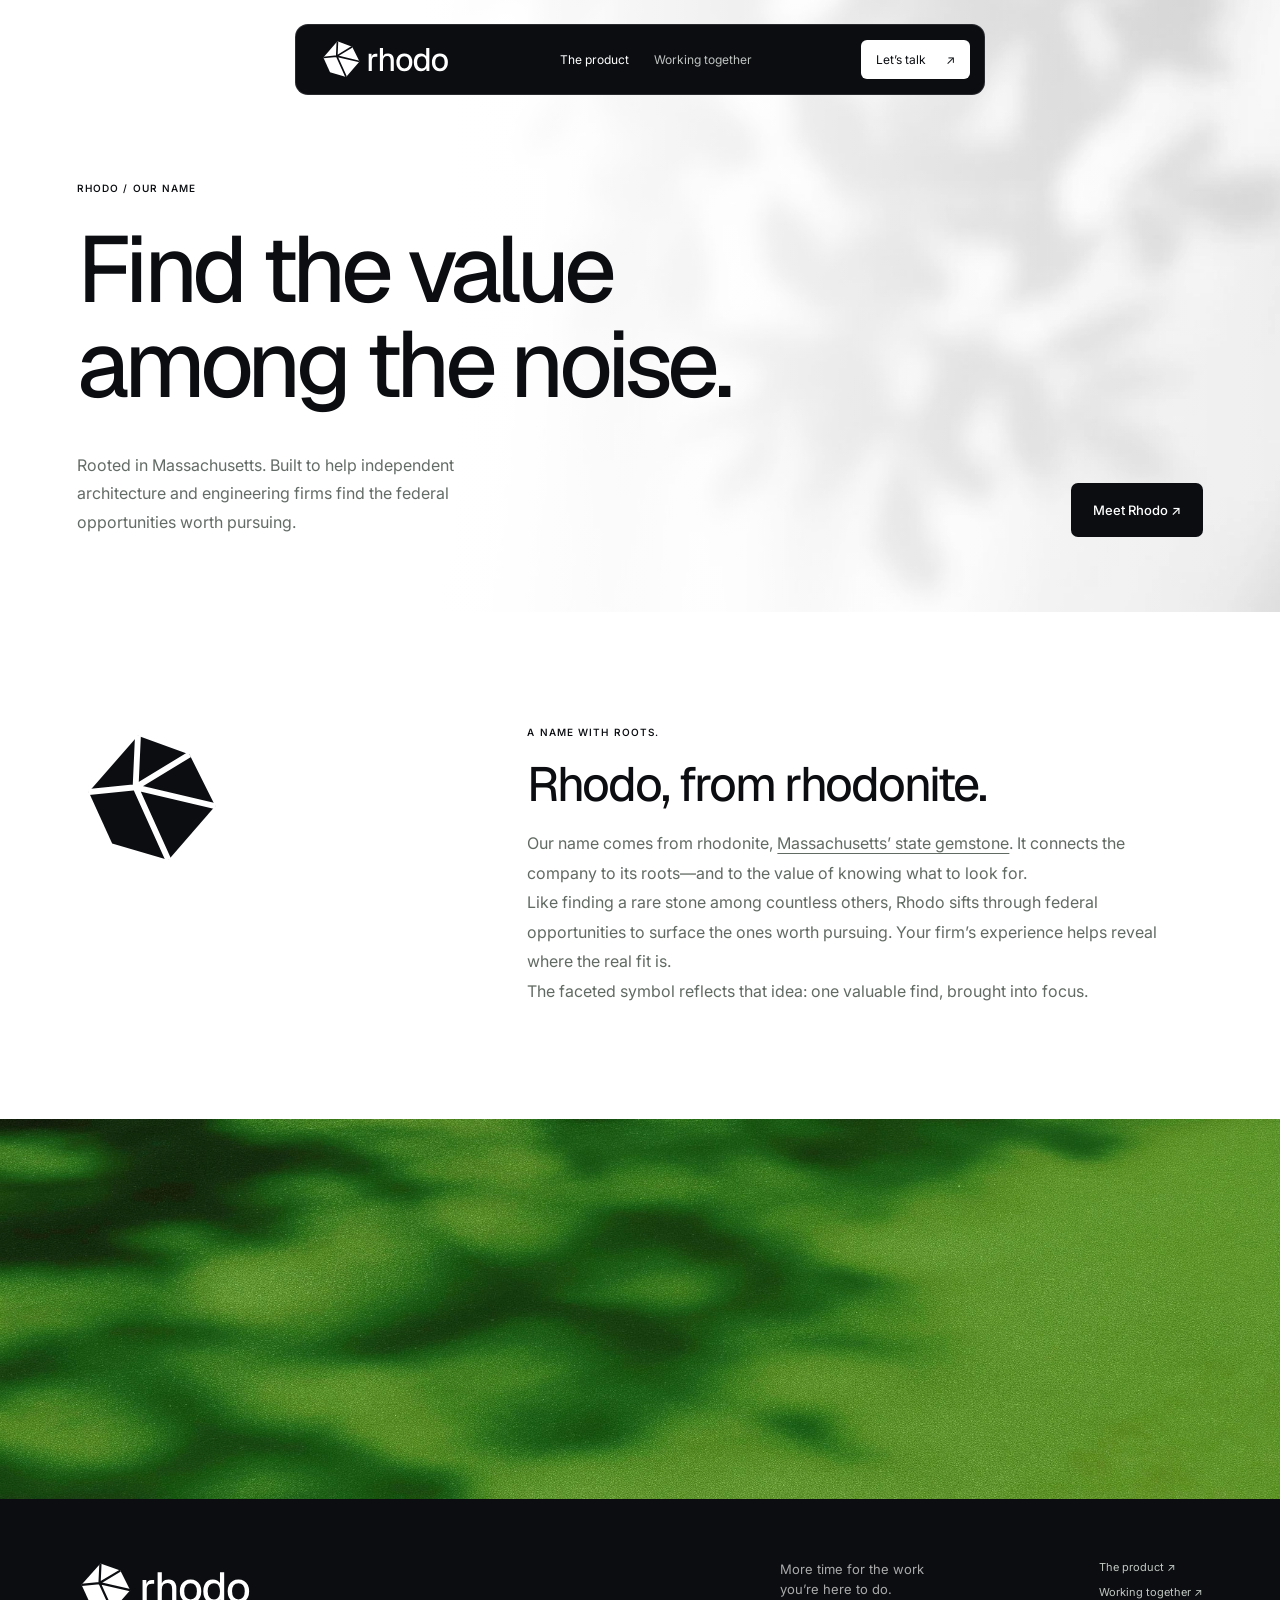
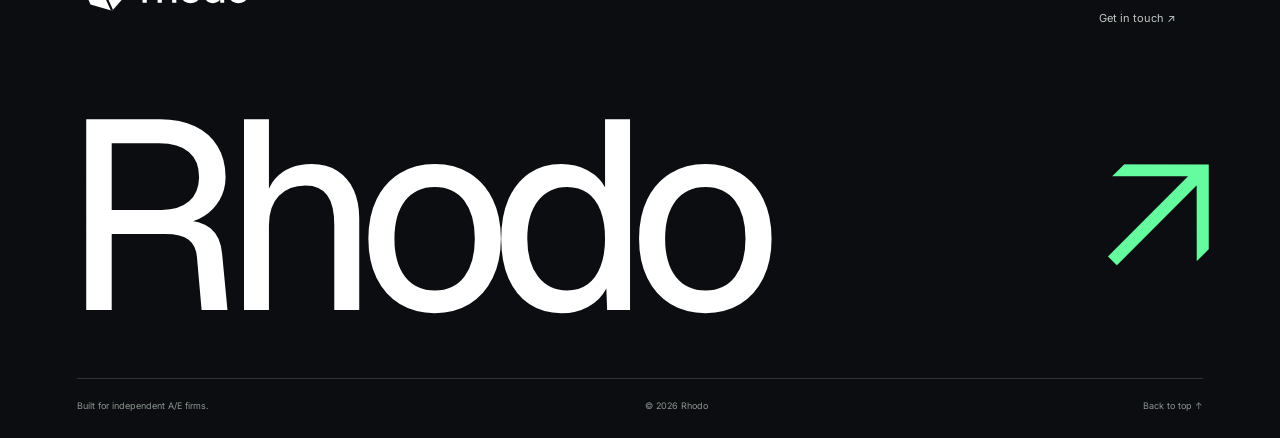
==== commit 08d605b1: "Refine responsive layouts and explain AI learning in the demo" ====
--- a/brand-directions.html
+++ b/brand-directions.html
@@ -16,8 +16,8 @@
     />
     <meta property="og:type" content="website" />
     <link rel="icon" href="assets/favicon.svg" type="image/svg+xml" />
-    <link rel="stylesheet" href="styles.css?v=8" />
-    <link rel="stylesheet" href="materials.css?v=8" />
+    <link rel="stylesheet" href="styles.css?v=12" />
+    <link rel="stylesheet" href="materials.css?v=12" />
     <link
       rel="preload"
       href="assets/fonts/geist.ttf"
@@ -25,7 +25,7 @@
       type="font/ttf"
       crossorigin
     />
-    <script src="app.js?v=8" defer></script>
+    <script src="app.js?v=12" defer></script>
   </head>
   <body>
     <a class="skip-link" href="#main">Skip to content</a>
--- a/styles.css
+++ b/styles.css
@@ -56,6 +56,7 @@
 }
 img {
   max-width: 100%;
+  height: auto;
   display: block;
 }
 h1,
@@ -361,7 +362,7 @@
 }
 .demo-screen > img {
   width: 100%;
-  aspect-ratio: 1.6;
+  aspect-ratio: 16 / 9;
   object-fit: cover;
   transition: filter 0.25s;
 }
@@ -676,6 +677,9 @@
   max-width: 460px;
   color: #646c67;
 }
+.page-intro > .button {
+  flex-shrink: 0;
+}
 .system-image {
   padding: 35px 6%;
   background: #e5efe4;
@@ -831,7 +835,7 @@
   border: 1px solid #d5dad5;
   background: #fff;
   border-radius: 5px;
-  font-size: 12px;
+  font-size: 16px;
   color: var(--ink);
   min-width: 0;
 }
@@ -844,7 +848,7 @@
 }
 .field-pair {
   display: grid;
-  grid-template-columns: 1fr 1fr;
+  grid-template-columns: repeat(auto-fit, minmax(min(100%, 180px), 1fr));
   gap: 18px;
 }
 .delivery-note {
@@ -869,6 +873,7 @@
 }
 .result-actions {
   display: flex;
+  flex-wrap: wrap;
   gap: 10px;
   margin-top: 15px;
 }
@@ -890,6 +895,10 @@
   backdrop-filter: blur(7px);
 }
 .dialog-top {
+  position: sticky;
+  top: 0;
+  z-index: 2;
+  background: var(--ink);
   display: flex;
   justify-content: space-between;
   gap: 20px;
@@ -1204,6 +1213,11 @@
   .footer-top img {
     width: 135px;
   }
+  .footer-top nav a {
+    min-height: 44px;
+    display: flex;
+    align-items: center;
+  }
   .footer-word {
     margin-top: 45px;
     margin-bottom: 30px;
@@ -1274,6 +1288,7 @@
   .chapters button {
     font-size: 9px;
     padding: 7px;
+    min-height: 44px;
   }
   .demo-note {
     font-size: 8px;
@@ -1300,6 +1315,7 @@
     color: #fff;
     font-size: 11px;
     padding: 6px 3px;
+    min-height: 44px;
   }
   .menu-toggle span {
     font-size: 18px;
@@ -1388,14 +1404,15 @@
     max-width: 100%;
   }
   .demo-screen > img {
-    min-height: 235px;
-    object-fit: cover;
-    object-position: left top;
+    min-height: 0;
+    object-fit: contain;
   }
   .demo-play {
-    left: 9px;
-    bottom: 9px;
-    padding: 9px 11px;
+    position: relative;
+    left: auto;
+    bottom: auto;
+    padding: 12px;
+    min-height: 64px;
     border-radius: 5px;
     font-size: 11px;
   }
@@ -1403,7 +1420,7 @@
     font-size: 7px;
   }
   .demo-arrow {
-    margin-left: 4px;
+    margin-left: auto;
     font-size: 23px;
   }
   .film-meta {
@@ -1518,8 +1535,8 @@
     margin-bottom: 13px;
   }
   .dialog-close {
-    width: 32px;
-    height: 32px;
+    width: 44px;
+    height: 44px;
     font-size: 12px;
   }
   .chapters {
@@ -1527,6 +1544,37 @@
   }
   .button:hover {
     transform: none;
+  }
+}
+/* Give the form room before its desktop columns become cramped. */
+@media (min-width: 701px) and (max-width: 900px) {
+  .contact-layout {
+    grid-template-columns: 1fr;
+    gap: 45px;
+    padding-top: 160px;
+  }
+  .contact-form {
+    max-width: 620px;
+  }
+}
+@media (max-height: 500px) and (orientation: landscape) {
+  dialog {
+    width: min(1160px, 98vw);
+    max-height: 96dvh;
+    padding: 14px;
+  }
+  .dialog-top {
+    margin-bottom: 10px;
+  }
+  dialog video {
+    max-height: 58dvh;
+  }
+  .dialog-close {
+    width: 44px;
+    height: 44px;
+  }
+  .chapters button {
+    min-height: 44px;
   }
 }
 @media (prefers-reduced-motion: reduce) {
--- a/materials.css
+++ b/materials.css
@@ -247,7 +247,7 @@
   .hero-branch-right {
     width: 110%;
     left: -5%;
-    bottom: -390px;
+    bottom: min(-390px, calc(465px - 45vw));
   }
 }
 @media (max-width: 1000px) {
@@ -389,6 +389,7 @@
   .hero-text-link {
     font-size: 10px;
     gap: 17px;
+    min-height: 44px;
   }
   .hero-text-link span {
     font-size: 15px;
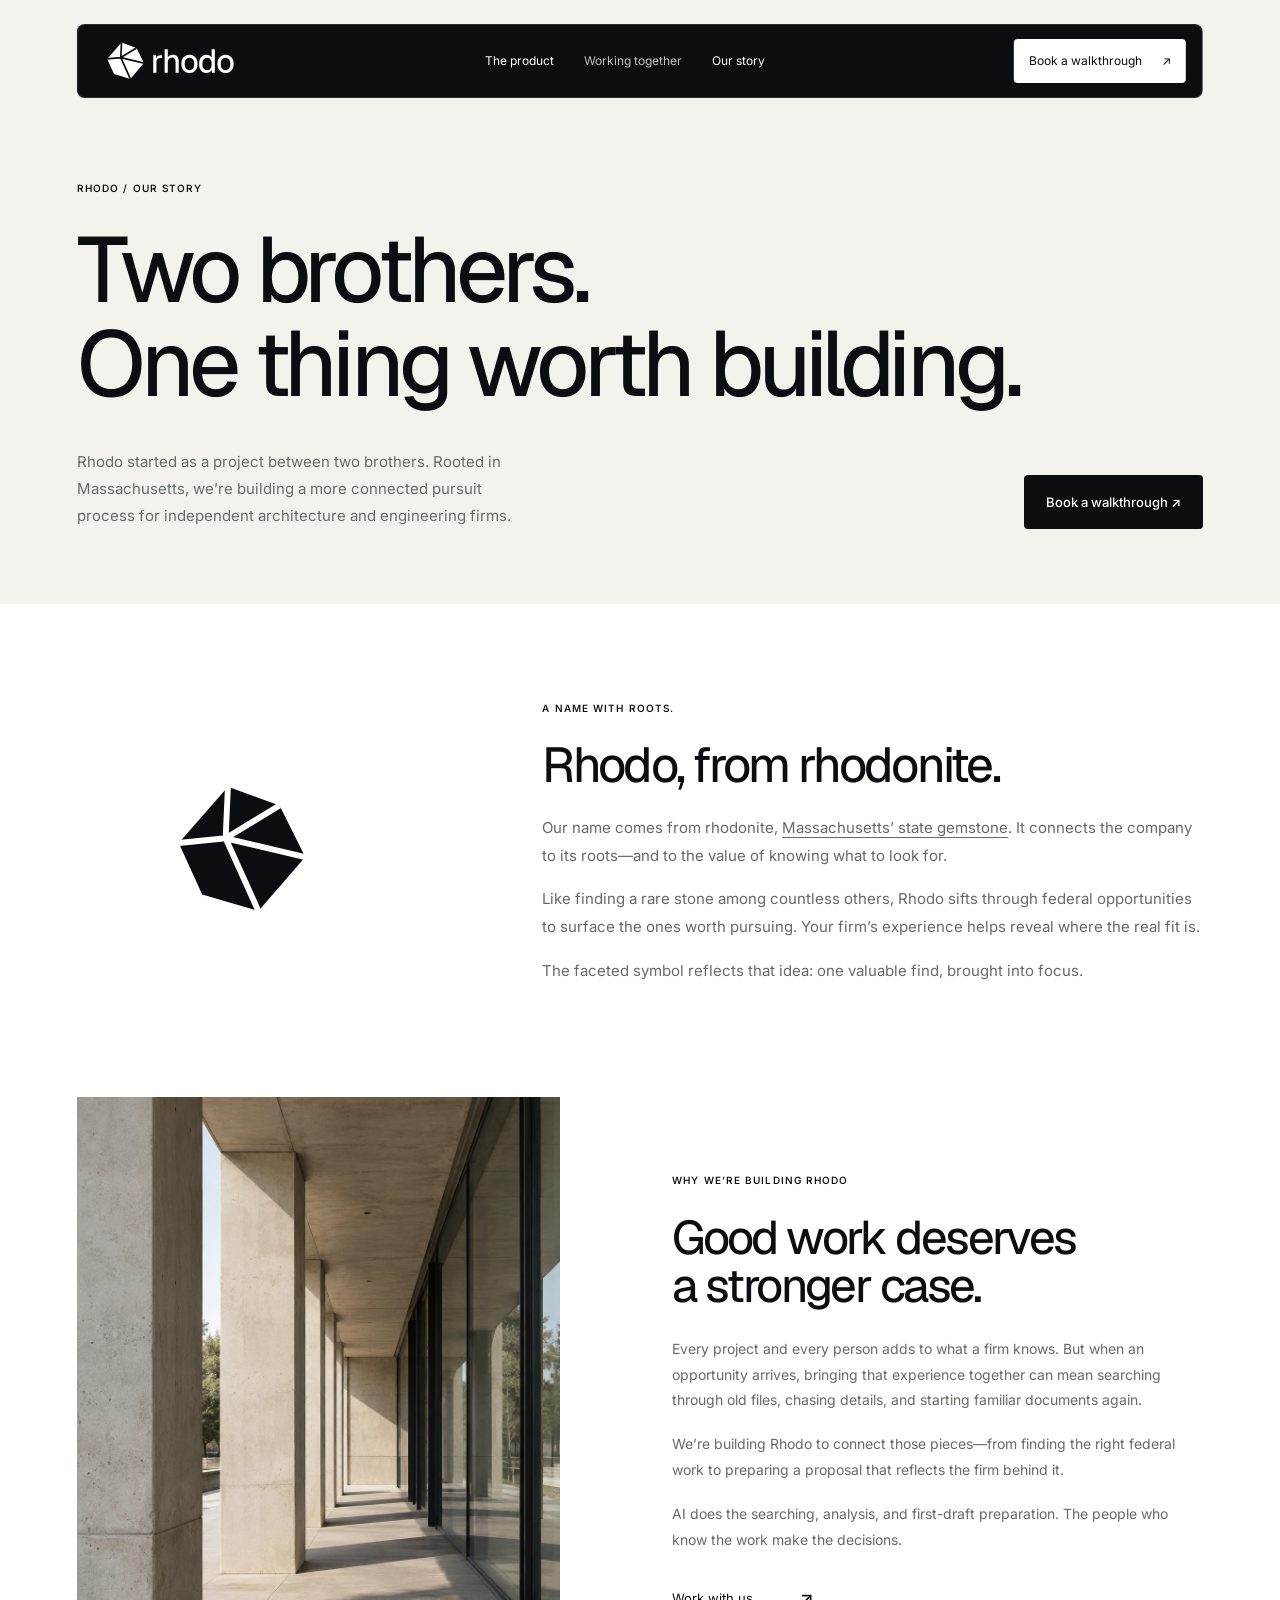
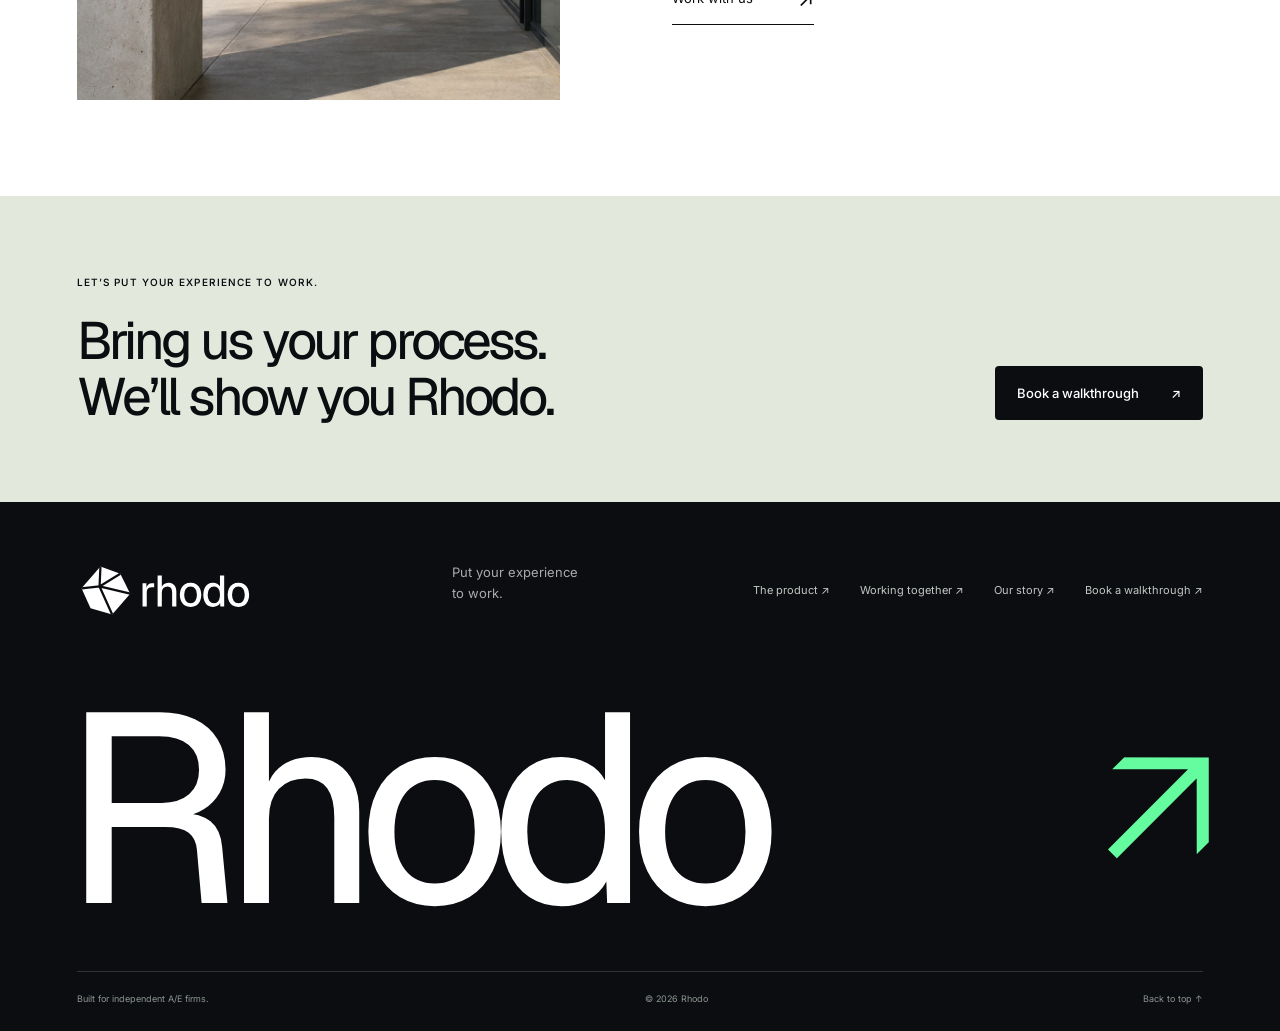
==== commit b9799387: "Reframe Rhodo around architecture and engineering pursuits" ====
--- a/brand-directions.html
+++ b/brand-directions.html
@@ -3,21 +3,21 @@
   <head>
     <meta charset="utf-8" />
     <meta name="viewport" content="width=device-width,initial-scale=1" />
-    <title>Our name — Rhodo</title>
+    <title>Our story — Rhodo</title>
     <meta
       name="description"
       content="The story behind Rhodo: Massachusetts roots and finding value among the noise."
     />
     <meta name="theme-color" content="#0b0d11" />
-    <meta property="og:title" content="Our name — Rhodo" />
+    <meta property="og:title" content="Our story — Rhodo" />
     <meta
       property="og:description"
       content="The story behind Rhodo: Massachusetts roots and finding value among the noise."
     />
     <meta property="og:type" content="website" />
     <link rel="icon" href="assets/favicon.svg" type="image/svg+xml" />
-    <link rel="stylesheet" href="styles.css?v=12" />
-    <link rel="stylesheet" href="materials.css?v=12" />
+    <link rel="stylesheet" href="styles.css?v=14" />
+    <link rel="stylesheet" href="materials.css?v=14" />
     <link
       rel="preload"
       href="assets/fonts/geist.ttf"
@@ -25,7 +25,7 @@
       type="font/ttf"
       crossorigin
     />
-    <script src="app.js?v=12" defer></script>
+    <script src="app.js?v=14" defer></script>
   </head>
   <body>
     <a class="skip-link" href="#main">Skip to content</a>
@@ -40,9 +40,10 @@
       <nav class="desktop-nav" aria-label="Main navigation">
         <a href="system.html" aria-current="page">The product</a
         ><a href="pricing.html">Working together</a>
+        <a href="brand-directions.html" aria-current="page">Our story</a>
       </nav>
       <a class="nav-cta" href="contact.html"
-        >Let’s talk <span aria-hidden="true">↗</span></a
+        >Book a walkthrough <span aria-hidden="true">↗</span></a
       ><button
         class="menu-toggle"
         aria-label="Open menu"
@@ -54,19 +55,21 @@
       <nav id="mobile-menu" aria-label="Mobile navigation" hidden>
         <a href="system.html">The product</a
         ><a href="pricing.html">Working together</a
-        ><a href="contact.html">Let’s talk ↗</a>
+        ><a href="brand-directions.html">Our story</a
+        ><a href="contact.html">Book a walkthrough ↗</a>
       </nav>
     </header>
     <main id="main">
       <section class="page-hero">
-        <p class="eyebrow">Rhodo / Our name</p>
-        <h1>Find the value<br />among the noise.</h1>
+        <p class="eyebrow">Rhodo / Our story</p>
+        <h1>Two brothers.<br />One thing worth building.</h1>
         <div class="page-intro">
           <p>
-            Rooted in Massachusetts. Built to help independent architecture and
-            engineering firms find the federal opportunities worth pursuing.
+            Rhodo started as a project between two brothers. Rooted in
+            Massachusetts, we’re building a more connected pursuit process for
+            independent architecture and engineering firms.
           </p>
-          <a class="button black" href="index.html">Meet Rhodo ↗</a>
+          <a class="button black" href="contact.html">Book a walkthrough ↗</a>
         </div>
       </section>
       <section class="section brand-story">
@@ -98,14 +101,48 @@
           </p>
         </div>
       </section>
-      <div class="brand-landscape">
-        <img
-          src="assets/brand-green-shadows.webp?v=8"
-          width="2100"
-          height="1400"
-          alt="Soft green light and leaf shadows"
-        />
-      </div>
+      <section class="story-purpose section">
+        <figure>
+          <img
+            src="assets/architecture-detail.webp"
+            width="1024"
+            height="1536"
+            alt="Structural concrete and glass details in a contemporary building"
+            loading="lazy"
+          />
+        </figure>
+        <div>
+          <p class="eyebrow">Why we’re building Rhodo</p>
+          <h2>Good work deserves<br />a stronger case.</h2>
+          <p>
+            Every project and every person adds to what a firm knows. But when
+            an opportunity arrives, bringing that experience together can mean
+            searching through old files, chasing details, and starting familiar
+            documents again.
+          </p>
+          <p>
+            We’re building Rhodo to connect those pieces—from finding the right
+            federal work to preparing a proposal that reflects the firm behind
+            it.
+          </p>
+          <p>
+            AI does the searching, analysis, and first-draft preparation. The
+            people who know the work make the decisions.
+          </p>
+          <a class="text-link" href="pricing.html"
+            >Work with us <span aria-hidden="true">↗</span></a
+          >
+        </div>
+      </section>
+      <section class="closing">
+        <div>
+          <p class="eyebrow">Let’s put your experience to work.</p>
+          <h2>Bring us your process.<br />We’ll show you Rhodo.</h2>
+        </div>
+        <a class="button black" href="contact.html"
+          >Book a walkthrough <span aria-hidden="true">↗</span></a
+        >
+      </section>
     </main>
     <footer class="footer">
       <div class="footer-top">
@@ -116,11 +153,12 @@
             width="175"
             height="39"
         /></a>
-        <p>More time for the work<br />you’re here to do.</p>
+        <p>Put your experience<br />to work.</p>
         <nav aria-label="Footer navigation">
           <a href="system.html">The product ↗</a
           ><a href="pricing.html">Working together ↗</a
-          ><a href="contact.html">Get in touch ↗</a>
+          ><a href="brand-directions.html">Our story ↗</a
+          ><a href="contact.html">Book a walkthrough ↗</a>
         </nav>
       </div>
       <div class="footer-word" aria-hidden="true">Rhodo<span>↗</span></div>
--- a/materials.css
+++ b/materials.css
@@ -1,533 +1,1211 @@
-/* Original botanical assets retained from the supplied brand reference. */
-.hero-botanical {
-  height: 850px;
-  min-height: 0;
-  background: #fff;
-  color: var(--ink);
-  isolation: isolate;
-  overflow: hidden;
-}
-.hero-daylight {
-  position: absolute;
-  inset: 0;
-  width: 100%;
-  height: 100%;
-  object-fit: cover;
-  opacity: 0.34;
-  z-index: -2;
-  pointer-events: none;
-}
-.hero-botanical:after {
-  content: "";
-  position: absolute;
-  inset: 100px 18% 220px;
-  background: radial-gradient(
-    ellipse,
-    #ffffffee 25%,
-    #ffffff80 55%,
-    transparent 75%
-  );
-  z-index: -1;
-  pointer-events: none;
-}
-.hero-botanical .hero-content {
-  padding: 218px 4% 0;
-  text-align: center;
-  max-width: 1200px;
-  z-index: 3;
-  position: relative;
-}
-.hero-botanical h1 {
-  font-size: clamp(60px, 6.4vw, 92px);
-  font-weight: 450;
+/* Rhodo: original architectural imagery, restrained editorial layouts. */
+:root {
+  --stone: #f3f3ee;
+  --sage: #627366;
+  --line: #dedfd9;
+}
+figure {
+  margin: 0;
+}
+.section {
+  max-width: 1440px;
+  padding: 96px 6%;
+}
+.site-header {
+  width: min(1268px, 88%);
+  max-width: calc(100% - 40px);
+  border-radius: 8px;
+  padding: 14px 16px 14px 26px;
+  gap: 28px;
+}
+.brand {
+  width: 132px;
+}
+.desktop-nav {
+  gap: 30px;
+}
+.nav-cta {
+  min-height: 44px;
+  border-radius: 4px;
+}
+.button {
+  border-radius: 4px;
+}
+.text-link {
+  line-height: 1.5;
+  min-height: 44px;
+}
+button.text-link {
+  background: transparent;
+  border: 0;
+  border-bottom: 1px solid currentColor;
+  padding: 0 0 8px;
+  text-align: left;
+}
+.architecture-hero {
+  display: grid;
+  grid-template-columns: 1.03fr 1fr;
+  gap: 6%;
+  align-items: center;
+  padding-top: 154px;
+  padding-bottom: 66px;
+}
+.architecture-hero-copy {
+  min-width: 0;
+}
+.architecture-hero h1 {
+  font-size: clamp(59px, 5.8vw, 84px);
   line-height: 1.025;
-  letter-spacing: -0.059em;
-  margin: 26px 0 25px;
-}
-.hero-botanical .eyebrow {
+  letter-spacing: -0.062em;
+  margin: 24px 0;
+}
+.architecture-hero h1 em,
+.learning-copy h2 em {
+  color: var(--sage);
+  font-style: normal;
+}
+.architecture-hero .eyebrow {
   font-size: 10px;
-  letter-spacing: 0.08em;
+  letter-spacing: 0.09em;
 }
 .hero-description {
-  font-size: 14px;
-  line-height: 1.8;
-  color: #697169;
+  color: #5a625d;
+  font-size: 15px;
+  line-height: 1.85;
+  max-width: 440px;
 }
 .hero-actions {
   display: flex;
   align-items: center;
-  justify-content: center;
-  gap: 27px;
-  margin-top: 28px;
+  gap: 20px;
+  flex-wrap: wrap;
+  margin-top: 30px;
 }
 .hero-actions .button {
   font-size: 12px;
+  gap: 10px;
+  padding: 16px 18px;
+}
+.hero-actions .button-time {
+  margin-left: 8px;
+}
+.hero-text-link {
+  display: inline-flex;
+  align-items: center;
+  gap: 18px;
+  font-size: 12px;
+  min-height: 44px;
+}
+.hero-workflow-link {
+  display: flex;
+  gap: 22px;
+  align-items: center;
+  width: fit-content;
+  margin-top: 35px;
+  min-height: 44px;
+  font-size: 11px;
+  color: #5d655e;
+}
+.hero-workflow-link span {
+  font-size: 18px;
+}
+.architecture-hero-visual {
+  min-width: 0;
+}
+.architecture-hero-visual img {
+  width: 100%;
+  height: auto;
+  aspect-ratio: 5 / 6;
+  object-fit: cover;
+  object-position: 65% 50%;
+}
+.architecture-hero-visual figcaption {
+  display: flex;
+  justify-content: space-between;
+  gap: 15px;
+  font-size: 9px;
+  color: #68716a;
+  padding-top: 14px;
+}
+.practice-line {
+  display: grid;
+  grid-template-columns: 1.2fr 1fr 1fr 1fr;
+  gap: 30px;
+  padding-top: 23px;
+  padding-bottom: 30px;
+  align-items: center;
+  border-top: 1px solid var(--line);
+  font-size: 11px;
+  color: #626b65;
+}
+.practice-line p {
+  font-size: 13px;
+  line-height: 1.6;
+  color: var(--ink);
+}
+.practice-line strong {
+  font-weight: 500;
+}
+.practice-line > span {
+  padding-left: 24px;
+  border-left: 1px solid var(--line);
+}
+.section-head h2 {
+  font-size: clamp(35px, 3.7vw, 54px);
+  line-height: 1.08;
+}
+.section-head > p {
+  color: #606963;
+  max-width: 350px;
+  font-size: 14px;
+}
+.pursuit-section {
+  padding-top: 76px;
+}
+.pursuit-grid {
+  display: grid;
+  grid-template-columns: repeat(2, minmax(0, 1fr));
+  gap: 28px;
+}
+.pursuit-card {
+  border: 1px solid var(--line);
+  background: #fff;
+  min-width: 0;
+}
+.pursuit-card-copy {
+  display: flex;
+  gap: 18px;
+  padding: 28px;
+  min-height: 181px;
+}
+.pursuit-number {
+  font-family: Geist, sans-serif;
+  font-size: 12px;
+  padding-top: 4px;
+  color: #737f74;
+}
+.pursuit-card h3 {
+  font-size: 28px;
+  letter-spacing: -0.04em;
+  line-height: 1.1;
+  margin-bottom: 12px;
+}
+.pursuit-card-copy p {
+  color: #626a64;
+  font-size: 13px;
+  line-height: 1.8;
+  max-width: 420px;
+}
+.pursuit-image {
+  padding: 19px 22px;
+  background: var(--stone);
+  overflow: hidden;
+}
+.pursuit-image img {
+  width: 100%;
+  height: auto;
+  aspect-ratio: 16/9;
+  object-fit: contain;
+  box-shadow: 0 3px 15px #1111;
+}
+.pursuit-card-foot {
+  display: flex;
+  align-items: center;
+  justify-content: space-between;
+  gap: 12px;
+  padding: 12px 25px;
+}
+.pursuit-card-foot > span {
+  font-size: 10px;
+  color: #68716a;
+}
+.pursuit-card-foot button {
+  display: flex;
+  align-items: center;
+  gap: 12px;
+  border: 0;
+  background: transparent;
+  font-size: 11px;
+  min-height: 44px;
+  padding: 0;
+  white-space: nowrap;
+}
+.pursuit-card-foot button:hover {
+  color: #347748;
+}
+.sample-caption {
+  display: flex;
+  justify-content: space-between;
+  gap: 20px;
+  margin-top: 24px;
+  color: #737a74;
+  font-size: 10px;
+}
+.sample-caption a {
+  text-decoration: underline;
+  text-underline-offset: 4px;
+}
+.learning-section {
+  background: #edf0e9;
+}
+.learning-grid {
+  display: grid;
+  grid-template-columns: 1fr 1.08fr;
+  gap: 9%;
+  align-items: center;
+}
+.learning-copy .eyebrow {
+  margin-bottom: 27px;
+}
+.learning-copy h2 {
+  font-size: clamp(40px, 4vw, 60px);
+  line-height: 1.05;
+  margin-bottom: 26px;
+}
+.learning-copy > p:not(.eyebrow) {
+  color: #58635a;
+  font-size: 14px;
+  line-height: 1.85;
+  margin-bottom: 18px;
+}
+.learning-copy .text-link {
+  margin-top: 12px;
+  font-size: 12px;
+}
+.learning-example {
+  background: #fff;
+  border: 1px solid #d8dfd3;
+  padding: 28px;
+}
+.example-heading {
+  display: flex;
+  justify-content: space-between;
+  gap: 20px;
+  font-size: 9px;
+  color: #657366;
+}
+.example-heading > span:first-child {
+  text-transform: uppercase;
+  letter-spacing: 0.08em;
+}
+.example-source {
+  font-size: 11px;
+  line-height: 1.7;
+  color: #59645c;
+  padding: 15px 0 21px;
+  border-bottom: 1px solid var(--line);
+}
+.example-stage {
+  padding: 22px 0;
+}
+.example-label {
+  display: block;
+  text-transform: uppercase;
+  letter-spacing: 0.08em;
+  font-size: 9px;
+  color: #7b837c;
+  margin-bottom: 10px;
+}
+.example-stage > p {
+  font-family: Geist, sans-serif;
+  font-size: 21px;
+  line-height: 1.4;
+  letter-spacing: -0.025em;
+}
+.example-stage:first-of-type > p {
+  color: #768078;
+}
+.example-guidance {
+  background: #eef3eb;
+  padding: 20px;
+  border-left: 2px solid #68866b;
+}
+.saved-label {
+  font-size: 9px;
+  display: flex;
+  justify-content: space-between;
+  gap: 16px;
+  color: #5c765f;
+  margin-top: 18px;
+}
+.example-result {
+  padding-bottom: 18px;
+}
+.example-result .example-label {
+  color: #496c50;
+}
+.example-note {
+  border-top: 1px solid var(--line);
+  padding-top: 15px;
+  font-size: 10px;
+  line-height: 1.7;
+  color: #748075;
+}
+.film-inner {
+  max-width: 1310px;
+  padding-top: 84px;
+  padding-bottom: 42px;
+}
+.film-section .section-head > p {
+  color: #aeb6b0;
+}
+.demo-screen {
   border-radius: 5px;
-  min-height: 51px;
-  padding: 15px 20px;
-  gap: 13px;
-}
-.hero-text-link {
-  display: flex;
-  gap: 22px;
-  align-items: center;
+  border-width: 7px;
+}
+.demo-play {
+  border-radius: 4px;
+}
+.film-shortcuts {
+  display: flex;
+  align-items: center;
+  justify-content: space-between;
+  gap: 15px;
+  flex-wrap: wrap;
+  padding-top: 20px;
+}
+.film-shortcuts button,
+.film-shortcuts a {
+  background: transparent;
+  border: 0;
+  color: #99a89b;
+  font-size: 10px;
+  min-height: 44px;
+  display: inline-flex;
+  align-items: center;
+  gap: 14px;
+  padding: 0;
+}
+.film-shortcuts button span {
+  color: #f3f5f2;
+}
+.film-shortcuts a {
+  color: #dde3de;
+}
+.working-home-grid {
+  display: grid;
+  grid-template-columns: 1fr 1fr;
+  gap: 7%;
+  align-items: center;
+}
+.working-home figure img {
+  width: 100%;
+  height: auto;
+  aspect-ratio: 1.15;
+  object-fit: cover;
+  object-position: 63% center;
+}
+.working-home figcaption,
+.working-image figcaption {
+  font-size: 10px;
+  color: #747b74;
+  padding-top: 14px;
+}
+.onboarding-list article {
+  display: flex;
+  gap: 27px;
+  border-top: 1px solid var(--line);
+  padding: 28px 0;
+}
+.onboarding-list article > span {
+  font-size: 11px;
+  color: #778074;
+  padding-top: 4px;
+}
+.onboarding-list h3 {
+  font-size: 27px;
+  line-height: 1.1;
+  margin-bottom: 13px;
+}
+.onboarding-list p {
+  font-size: 13px;
+  color: #667066;
+  line-height: 1.8;
+}
+.founder-section {
+  display: grid;
+  grid-template-columns: 1fr 1.55fr;
+  gap: 12%;
+  align-items: center;
+  background: var(--stone);
+}
+.founder-mark {
+  display: flex;
+  flex-direction: column;
+  align-items: center;
+  justify-content: center;
+  gap: 32px;
+  padding: 35px 0;
+}
+.founder-mark img {
+  width: 160px;
+  height: 160px;
+}
+.founder-mark > span {
+  font-size: 11px;
+  text-align: center;
+  color: #697467;
+  line-height: 1.8;
+}
+.founder-copy h2 {
+  font-size: 48px;
+  line-height: 1.08;
+  margin: 24px 0;
+}
+.founder-copy > p:not(.eyebrow) {
+  color: #636e63;
+  font-size: 14px;
+  line-height: 1.85;
+  margin: 0 0 17px;
+}
+.founder-copy .text-link {
+  margin-top: 10px;
+}
+.faq {
+  grid-template-columns: 0.8fr 1.2fr;
+}
+.faq h2 {
+  font-size: 47px;
+}
+.faq .eyebrow {
+  margin-bottom: 24px;
+}
+.closing {
+  background: #e3e8dd;
+  color: var(--ink);
+  padding-top: 78px;
+  padding-bottom: 78px;
+  gap: 50px;
+}
+.closing h2 {
+  font-size: clamp(38px, 4.1vw, 58px);
+  line-height: 1.07;
+}
+.closing p:not(.eyebrow) {
+  font-size: 13px;
+  color: #596656;
+  max-width: 465px;
+  line-height: 1.8;
+  margin-top: 20px;
+}
+.closing .button {
+  flex-shrink: 0;
+}
+.footer-top nav {
+  display: flex;
+  flex-wrap: wrap;
+  gap: 18px 30px;
+}
+.footer-top nav a {
+  min-height: 44px;
+  display: flex;
+  align-items: center;
+}
+.page-hero {
+  background: var(--stone);
+}
+.page-hero h1 {
+  font-size: clamp(56px, 7.2vw, 104px);
+}
+.page-intro p {
+  font-size: 15px;
+}
+.system-image {
+  background: #e1e5dc;
+  padding: 50px 6%;
+}
+.system-image img {
+  max-width: 1140px;
+  margin: auto;
+  border: 1px solid #c7cec4;
+}
+.learning-detail {
+  display: grid;
+  grid-template-columns: 1fr 1.2fr;
+  gap: 10%;
+  background: var(--stone);
+}
+.learning-detail h2 {
+  font-size: 52px;
+  margin-top: 24px;
+}
+.learning-detail-copy h3 {
+  font-size: 24px;
+  line-height: 1.15;
+  margin-bottom: 13px;
+}
+.learning-detail-copy p {
+  font-size: 14px;
+  line-height: 1.85;
+  color: #626b60;
+  margin-bottom: 28px;
+}
+.learning-detail-copy .text-link {
   font-size: 12px;
 }
-.hero-text-link span {
-  font-size: 19px;
-}
-.hero-branch {
-  position: absolute;
-  height: auto;
-  max-width: none;
-  z-index: 2;
-  pointer-events: none;
-}
-
-.hero-branch-right {
-  width: 115%;
-  left: -7.5%;
-  right: auto;
-  bottom: -300px;
-  transform: none;
-}
-.intro {
-  padding-top: 90px;
-  padding-bottom: 72px;
-}
-.intro h2 {
-  font-weight: 450;
-  font-size: clamp(36px, 3.5vw, 51px);
-}
-.purpose-line {
-  margin-top: 55px;
-}
-.material-spread {
-  max-width: 1600px;
-  margin: 0 auto;
-  padding: 0 6% 90px;
-  display: grid;
-  grid-template-columns: 1fr 2.35fr 1fr;
-  gap: 17px;
-  align-items: center;
-}
-.material-shot {
-  overflow: hidden;
-  height: 250px;
-}
-.material-shot img {
-  width: 100%;
-  height: 100%;
-  object-fit: cover;
-}
-.shot-leaf {
-  height: 216px;
-  transform: translateY(-10px);
-}
-.shot-shadows {
-  height: 310px;
-}
-.shot-blur {
-  height: 260px;
-  transform: translateY(22px);
-}
-.film-section {
-  background: #0b0d11;
-}
-.film-inner {
-  padding-top: 77px;
-}
-.demo-screen {
-  border-radius: 6px;
-  border-width: 7px;
-}
-.demo-play {
-  border-radius: 5px;
-}
-.workflow {
-  padding-bottom: 90px;
-}
-.feature-image {
-  border-radius: 0;
-  background: #f4f5f2;
-}
-.human {
-  background: #fff;
-  border-top: 1px solid #e6e9e2;
-  border-bottom: 1px solid #e6e9e2;
-}
-.human-photo {
-  background: #fff url("assets/brand-daylight-shadows.webp?v=8") center/cover;
-  min-height: 620px;
-}
-.human-photo img {
-  object-fit: contain;
-  padding: 60px 17% 72px;
-  object-position: center;
-}
-.human-photo > span {
-  background: transparent;
-  left: 0;
-  width: 100%;
-  text-align: center;
-  font-size: 9px;
-  bottom: 30px;
-  color: #747b71;
-}
-.human-copy {
-  padding: 85px 12% 75px;
-}
-.human-copy h2 {
-  font-weight: 450;
-}
-.human-principles span {
-  border-color: #dfe5db;
-}
-.closing {
-  position: relative;
-  isolation: isolate;
-  background: #244614 url("assets/brand-green-shadows.webp?v=8") center 58% /
-    cover;
-  color: #fff;
-  padding-top: 82px;
-  padding-bottom: 82px;
-}
-.closing:before {
-  content: "";
-  position: absolute;
-  inset: 0;
-  background: #071e0a38;
-  z-index: -1;
-}
-.closing .black {
-  background: white;
-  color: var(--ink);
-}
-.closing h2 {
-  font-weight: 450;
-}
-.page-hero {
-  background:
-    linear-gradient(90deg, #fff 30%, #ffffff50),
-    url("assets/brand-daylight-shadows.webp?v=8") center/cover;
-}
-.system-image {
-  background: #6d8b41 url("assets/brand-green-shadows.webp?v=8") center/cover;
-  padding-top: 65px;
-  padding-bottom: 65px;
-}
-.service-split {
-  position: relative;
-  padding-top: 230px;
-}
-.service-material {
-  position: absolute;
-  top: 57px;
-  left: calc(50% - 250px);
-  width: 500px;
-  height: 173px;
-  object-fit: contain;
-}
-.service-split article:first-of-type {
-  background: #eff4e9;
-}
-.service-split article:nth-of-type(2) {
-  background: #0b0d11;
-}
-@media (min-width: 1700px) {
-  .hero-botanical {
-    height: 920px;
-  }
-  .hero-botanical .hero-content {
-    padding-top: 248px;
-  }
-  .hero-botanical h1 {
-    font-size: 104px;
-  }
-  .hero-branch-right {
-    width: 110%;
-    left: -5%;
-    bottom: min(-390px, calc(465px - 45vw));
-  }
-}
-@media (max-width: 1000px) {
-  .hero-botanical {
-    height: 800px;
-  }
-  .hero-botanical .hero-content {
-    padding-top: 213px;
-  }
-  .hero-botanical h1 {
-    font-size: 70px;
-  }
-  .hero-branch-right {
-    width: 130%;
-    left: -15%;
-    bottom: -250px;
-  }
-  .material-spread {
-    padding: 0 5% 75px;
-    gap: 14px;
-  }
-  .material-shot {
-    height: 210px;
-  }
-  .shot-shadows {
-    height: 260px;
-  }
-  .shot-leaf {
-    height: 185px;
-  }
-  .human-photo {
-    min-height: 580px;
-  }
-  .human-photo img {
-    padding: 75px 12%;
-  }
-  .human-copy {
-    padding: 70px 9%;
-  }
-}
-@media (max-width: 700px) {
-  .hero-botanical {
-    height: 790px;
-  }
-  .hero-botanical .hero-content {
-    padding: 203px 5% 0;
-  }
-  .hero-botanical h1 {
-    font-size: 58px;
-  }
-  .hero-description {
-    font-size: 13px;
-    max-width: 430px;
-    margin: auto;
-  }
-  .hero-branch-right {
-    width: 160%;
-    left: -30%;
-    bottom: -250px;
-  }
-  .material-spread {
-    gap: 12px;
-    padding-bottom: 65px;
-  }
-  .material-shot {
-    height: 170px;
-  }
-  .shot-shadows {
-    height: 210px;
-  }
-  .shot-leaf {
-    height: 145px;
-  }
-  .human-photo {
-    height: 460px;
-    min-height: 0;
-  }
-  .human-photo img {
-    padding: 25px 25% 55px;
-  }
-  .human-copy {
-    padding: 55px 7%;
-  }
-  .closing {
-    padding-top: 64px;
-    padding-bottom: 64px;
-  }
-  .service-split {
-    padding-top: 215px;
-  }
-  .service-material {
-    top: 65px;
-    width: 440px;
-    max-width: 85%;
-    left: 50%;
-    transform: translateX(-50%);
-    height: 150px;
-  }
-  .service-split article:nth-of-type(2) {
-    color: #fff;
-  }
-}
-@media (max-width: 580px) {
-  .hero-botanical {
-    height: 790px;
-  }
-  .hero-botanical .hero-content {
-    padding: 185px 6% 0;
-  }
-  .hero-botanical h1 {
-    font-size: clamp(43px, 10.8vw, 61px);
-    line-height: 1.04;
-    letter-spacing: -0.06em;
-    margin-top: 24px;
-    margin-bottom: 23px;
-  }
-  .hero-botanical .eyebrow {
-    font-size: 8px;
-    letter-spacing: 0.07em;
-  }
-  .hero-description {
-    font-size: 12px;
-    line-height: 1.8;
-    max-width: 315px;
-  }
-  .hero-description br {
-    display: none;
-  }
-  .hero-actions {
-    flex-direction: column;
-    gap: 19px;
-    margin-top: 25px;
-  }
-  .hero-actions .button {
-    font-size: 11px;
-    min-height: 48px;
-    padding: 14px 19px;
-  }
-  .hero-text-link {
-    font-size: 10px;
-    gap: 17px;
-    min-height: 44px;
-  }
-  .hero-text-link span {
-    font-size: 15px;
-  }
-  .hero-branch-right {
-    width: 950px;
-    left: calc(50% - 475px);
-    bottom: -180px;
-    transform: none;
-  }
-  .hero-daylight {
-    object-position: 70% center;
-    opacity: 0.25;
-  }
-  .intro {
-    padding-top: 60px;
-    padding-bottom: 45px;
-  }
-  .intro h2 {
-    font-size: 36px;
-  }
-  .material-spread {
-    grid-template-columns: 0.8fr 1.5fr 0.8fr;
-    padding: 0 0 50px;
-    gap: 8px;
-    overflow: hidden;
-  }
-  .material-shot {
-    height: 150px;
-  }
-  .shot-leaf {
-    height: 125px;
-  }
-  .shot-shadows {
-    height: 175px;
-  }
-  .shot-blur {
-    transform: translateY(12px);
-  }
-  .film-inner {
-    padding-top: 58px;
-  }
-  .human-photo {
-    height: 390px;
-  }
-  .human-photo img {
-    padding: 15px 20% 50px;
-  }
-  .human-copy {
-    padding: 45px 6% 55px;
-  }
-  .human-photo > span {
-    bottom: 20px;
-    font-size: 8px;
-  }
-  .closing {
-    padding-top: 58px;
-    padding-bottom: 58px;
-  }
-  .closing h2 {
-    font-size: 38px;
-  }
-  .system-image {
-    padding: 35px 5%;
-  }
-  .service-split {
-    padding-top: 195px;
-  }
-  .service-material {
-    top: 60px;
-    height: 135px;
-  }
-  .page-hero {
-    background-position: 60% center;
-  }
-  .purpose-line {
-    margin-top: 35px;
-  }
-}
-@media (prefers-reduced-motion: reduce) {
-  .hero-branch,
-  .material-shot {
-    transition: none;
-  }
-}
-
 .brand-story {
   display: grid;
-  grid-template-columns: 1fr 2fr;
-  gap: 10%;
-  align-items: start;
+  grid-template-columns: 0.7fr 1.4fr;
+  gap: 12%;
+  align-items: center;
 }
 .brand-story > img {
   width: 150px;
   height: 150px;
+  margin: auto;
 }
 .brand-story h2 {
-  font-size: 48px;
-  font-weight: 450;
-  letter-spacing: -0.045em;
-  margin: 20px 0;
+  font-size: 49px;
+  margin: 24px 0;
 }
 .brand-story p:not(.eyebrow) {
-  font-size: 16px;
+  font-size: 15px;
   line-height: 1.85;
-  max-width: 650px;
   color: #626b63;
-}
-.brand-story a {
-  color: inherit;
+  margin-bottom: 16px;
+}
+.brand-story p a {
   text-decoration: underline;
   text-underline-offset: 4px;
 }
-.brand-landscape {
-  height: 380px;
-  overflow: hidden;
-}
-.brand-landscape img {
+.story-purpose {
+  display: grid;
+  grid-template-columns: 1fr 1.1fr;
+  gap: 10%;
+  align-items: center;
+  padding-top: 0;
+}
+.story-purpose img {
+  aspect-ratio: 4/5;
   width: 100%;
-  height: 100%;
+  height: auto;
   object-fit: cover;
 }
-@media (max-width: 700px) {
+.story-purpose h2 {
+  font-size: 47px;
+  margin: 26px 0;
+}
+.story-purpose p:not(.eyebrow) {
+  font-size: 14px;
+  line-height: 1.85;
+  color: #636d61;
+  margin-bottom: 18px;
+}
+.story-purpose .text-link {
+  margin-top: 10px;
+}
+.working-image {
+  padding-top: 0;
+  padding-bottom: 0;
+}
+.working-image img {
+  width: 100%;
+  height: auto;
+  max-height: 490px;
+  object-fit: cover;
+  object-position: center 55%;
+}
+.responsibilities {
+  background: var(--stone);
+}
+.responsibility-heading .eyebrow {
+  margin-bottom: 24px;
+}
+.responsibility-heading h2 {
+  font-size: 49px;
+}
+.responsibility-grid {
+  display: grid;
+  grid-template-columns: repeat(3, minmax(0, 1fr));
+  gap: 35px;
+  margin-top: 46px;
+}
+.responsibility-grid article {
+  padding-top: 24px;
+  border-top: 1px solid #cad1c4;
+}
+.responsibility-grid h3 {
+  font-size: 27px;
+  line-height: 1.1;
+  margin: 22px 0 15px;
+}
+.responsibility-grid article > p:not(.eyebrow) {
+  font-size: 13px;
+  line-height: 1.85;
+  color: #646d61;
+}
+.contact-layout {
+  max-width: 1440px;
+  margin: auto;
+  gap: 9%;
+  padding-top: 176px;
+  align-items: start;
+}
+.contact-intro h1 {
+  font-size: 85px;
+}
+.contact-intro > p:not(.eyebrow) {
+  font-size: 15px;
+  margin-bottom: 32px;
+}
+.contact-form {
+  background: var(--stone);
+  padding: 32px;
+  border: 1px solid #e0e4db;
+}
+.contact-agenda {
+  margin-top: 30px;
+}
+.contact-agenda h2 {
+  font-size: 23px;
+  letter-spacing: -0.035em;
+  margin-bottom: 8px;
+}
+.contact-agenda article {
+  padding: 19px 0;
+  border-bottom: 1px solid var(--line);
+}
+.contact-agenda article p {
+  font-size: 13px;
+  color: #687166;
+  line-height: 1.8;
+  margin-top: 7px;
+}
+.walkthrough-prep {
+  display: grid;
+  grid-template-columns: 1fr 1fr;
+  gap: 12%;
+  border-top: 1px solid var(--line);
+  padding-top: 55px;
+}
+.walkthrough-prep h2 {
+  font-size: 30px;
+  margin: 19px 0 16px;
+}
+.walkthrough-prep p:not(.eyebrow) {
+  font-size: 14px;
+  line-height: 1.85;
+  color: #657060;
+}
+@media (min-width: 1700px) {
+  .architecture-hero h1 {
+    font-size: 89px;
+  }
+}
+@media (max-width: 1100px) {
+  .architecture-hero {
+    gap: 5%;
+  }
+  .architecture-hero h1 {
+    font-size: clamp(54px, 6vw, 68px);
+  }
+  .hero-description {
+    font-size: 14px;
+  }
+  .hero-actions {
+    gap: 8px 15px;
+  }
+  .hero-workflow-link {
+    margin-top: 20px;
+  }
+  .pursuit-card-copy {
+    padding: 23px;
+    min-height: 195px;
+  }
+  .pursuit-card h3 {
+    font-size: 26px;
+  }
+  .pursuit-card-foot {
+    align-items: start;
+    flex-direction: column;
+    gap: 0;
+    padding: 15px 23px 8px;
+  }
+  .learning-grid {
+    gap: 5%;
+  }
+  .learning-example {
+    padding: 23px;
+  }
+  .example-stage > p {
+    font-size: 19px;
+  }
+  .working-home-grid {
+    gap: 5%;
+  }
+  .founder-section {
+    gap: 8%;
+  }
+  .contact-intro h1 {
+    font-size: 68px;
+  }
+  .contact-form {
+    padding: 26px;
+  }
+}
+@media (max-width: 800px) {
+  .section {
+    padding: 66px 6%;
+  }
+  .site-header {
+    width: calc(100% - 40px);
+    justify-content: space-between;
+  }
+  .desktop-nav,
+  .nav-cta {
+    display: none;
+  }
+  .menu-toggle {
+    display: flex;
+    align-items: center;
+    gap: 18px;
+    border: 0;
+    background: transparent;
+    color: white;
+    font-size: 12px;
+    min-height: 44px;
+    padding: 5px 3px;
+  }
+  .menu-toggle span {
+    font-size: 18px;
+  }
+  .site-header:has(.menu-toggle[aria-expanded="true"]) {
+    border-radius: 8px 8px 0 0;
+  }
+  #mobile-menu {
+    position: absolute;
+    top: 100%;
+    left: -1px;
+    right: -1px;
+    background: var(--ink);
+    padding: 5px 20px 18px;
+    border: 1px solid #ffffff26;
+    border-top: 0;
+    border-radius: 0 0 8px 8px;
+    display: grid;
+  }
+  #mobile-menu a {
+    padding: 13px 0;
+    border-top: 1px solid #ffffff1f;
+    font-size: 13px;
+  }
+  .architecture-hero {
+    grid-template-columns: 1fr;
+    padding-top: 155px;
+    padding-bottom: 35px;
+    gap: 34px;
+  }
+  .architecture-hero h1 {
+    font-size: clamp(58px, 9.4vw, 76px);
+  }
+  .hero-description {
+    max-width: 480px;
+  }
+  .hero-actions {
+    flex-direction: row;
+    justify-content: flex-start;
+    gap: 10px 25px;
+  }
+  .hero-workflow-link {
+    margin-top: 20px;
+  }
+  .architecture-hero-visual img {
+    aspect-ratio: 4/3;
+    max-height: 460px;
+    object-position: center;
+  }
+  .practice-line {
+    grid-template-columns: 1fr 1fr;
+    padding-top: 23px;
+    padding-bottom: 25px;
+    gap: 20px;
+  }
+  .practice-line > span {
+    border-left: 0;
+    padding-left: 0;
+  }
+  .section-head {
+    gap: 30px;
+    flex-direction: column;
+    align-items: start;
+  }
+  .section-head > p {
+    max-width: 480px;
+  }
+  .pursuit-grid {
+    gap: 20px;
+  }
+  .pursuit-card-copy {
+    min-height: 245px;
+    gap: 12px;
+    padding: 20px;
+  }
+  .pursuit-card h3 {
+    font-size: 25px;
+  }
+  .pursuit-card-copy p {
+    font-size: 12px;
+  }
+  .pursuit-image {
+    padding: 14px;
+  }
+  .pursuit-card-foot {
+    padding-left: 20px;
+    padding-right: 20px;
+  }
+  .learning-grid,
+  .working-home-grid,
+  .learning-detail {
+    grid-template-columns: 1fr;
+    gap: 40px;
+  }
+  .learning-copy {
+    max-width: 540px;
+  }
+  .learning-copy h2 {
+    font-size: 51px;
+  }
+  .working-home figure img {
+    aspect-ratio: 1.5;
+  }
+  .onboarding-list article {
+    padding: 23px 0;
+  }
+  .founder-section {
+    grid-template-columns: 0.7fr 1.3fr;
+    gap: 7%;
+  }
+  .founder-copy h2 {
+    font-size: 39px;
+  }
+  .founder-mark img {
+    width: 120px;
+    height: 120px;
+  }
+  .faq {
+    grid-template-columns: 1fr;
+    gap: 35px;
+  }
+  .closing {
+    gap: 30px;
+  }
+  .page-hero {
+    padding-top: 163px;
+  }
+  .page-intro {
+    flex-wrap: wrap;
+    gap: 28px;
+  }
+  .system-image {
+    padding: 35px 6%;
+  }
+  .brand-story {
+    grid-template-columns: 0.6fr 1.4fr;
+    gap: 8%;
+  }
+  .brand-story h2 {
+    font-size: 39px;
+  }
+  .story-purpose {
+    gap: 6%;
+  }
+  .story-purpose h2 {
+    font-size: 36px;
+  }
+  .working-image {
+    padding-top: 0;
+    padding-bottom: 0;
+  }
+  .responsibility-grid {
+    grid-template-columns: 1fr;
+    gap: 27px;
+  }
+  .responsibility-grid h3 {
+    margin-top: 13px;
+  }
+  .responsibility-heading h2 {
+    font-size: 43px;
+  }
+  .contact-layout {
+    grid-template-columns: 1fr;
+    padding-top: 160px;
+    gap: 35px;
+  }
+  .contact-form {
+    width: 100%;
+    max-width: 640px;
+  }
+  .contact-intro {
+    max-width: 620px;
+  }
+}
+@media (max-width: 580px) {
+  .section {
+    padding: 58px 6%;
+  }
+  .site-header {
+    top: 16px;
+    width: calc(100% - 32px);
+    max-width: none;
+    padding: 10px 15px 10px 19px;
+  }
+  .brand {
+    width: 124px;
+  }
+  .architecture-hero {
+    padding-top: 137px;
+    padding-bottom: 30px;
+    gap: 24px;
+  }
+  .architecture-hero h1 {
+    font-size: clamp(46px, 12.7vw, 70px);
+    margin: 22px 0;
+  }
+  .architecture-hero .eyebrow {
+    font-size: 8px;
+    max-width: 290px;
+  }
+  .hero-description {
+    font-size: 13px;
+    line-height: 1.8;
+  }
+  .hero-actions {
+    margin-top: 24px;
+    flex-direction: column;
+    align-items: flex-start;
+    gap: 8px;
+  }
+  .hero-actions .button {
+    min-height: 50px;
+    font-size: 11px;
+  }
+  .hero-workflow-link {
+    margin-top: 8px;
+    font-size: 10px;
+  }
+  .architecture-hero-visual figcaption {
+    font-size: 8px;
+  }
+  .practice-line {
+    padding-top: 23px;
+    padding-bottom: 25px;
+    font-size: 10px;
+    gap: 18px 25px;
+  }
+  .practice-line p {
+    font-size: 11px;
+  }
+  .section-head h2 {
+    font-size: 37px;
+  }
+  .section-head > p {
+    font-size: 13px;
+  }
+  .pursuit-grid {
+    grid-template-columns: 1fr;
+    gap: 24px;
+  }
+  .pursuit-card-copy {
+    min-height: 0;
+    padding: 24px 20px;
+  }
+  .pursuit-card h3 {
+    font-size: 27px;
+  }
+  .pursuit-card-copy p {
+    font-size: 13px;
+  }
+  .pursuit-card-foot {
+    flex-direction: row;
+    align-items: center;
+    gap: 10px;
+    padding: 10px 17px;
+  }
+  .pursuit-card-foot > span {
+    font-size: 9px;
+    max-width: 125px;
+  }
+  .pursuit-card-foot button {
+    font-size: 10px;
+    gap: 7px;
+  }
+  .sample-caption {
+    display: block;
+    font-size: 9px;
+  }
+  .sample-caption a {
+    display: inline-flex;
+    align-items: center;
+    min-height: 44px;
+  }
+  .learning-copy h2 {
+    font-size: 43px;
+  }
+  .learning-copy > p:not(.eyebrow) {
+    font-size: 13px;
+  }
+  .learning-grid {
+    gap: 32px;
+  }
+  .learning-example {
+    padding: 21px;
+  }
+  .example-heading {
+    font-size: 8px;
+    gap: 20px;
+  }
+  .example-stage > p {
+    font-size: 20px;
+  }
+  .example-guidance {
+    padding: 18px;
+  }
+  .film-shortcuts {
+    display: grid;
+    grid-template-columns: 1fr 1fr;
+    gap: 6px 12px;
+  }
+  .film-shortcuts button,
+  .film-shortcuts a {
+    gap: 7px;
+    font-size: 9px;
+    justify-content: flex-start;
+  }
+  .demo-play {
+    font-size: 11px;
+  }
+  .demo-play small {
+    font-size: 8px;
+  }
+  .working-home-grid {
+    gap: 30px;
+  }
+  .onboarding-list article {
+    gap: 20px;
+  }
+  .onboarding-list h3 {
+    font-size: 27px;
+  }
+  .founder-section {
+    grid-template-columns: 1fr;
+    gap: 24px;
+  }
+  .founder-mark {
+    flex-direction: row;
+    justify-content: flex-start;
+    gap: 27px;
+    padding: 0;
+  }
+  .founder-mark img {
+    width: 75px;
+    height: 75px;
+  }
+  .founder-mark > span {
+    text-align: left;
+    font-size: 10px;
+  }
+  .founder-copy h2 {
+    font-size: 39px;
+  }
+  .founder-copy > p:not(.eyebrow) {
+    font-size: 13px;
+  }
+  .faq h2 {
+    font-size: 39px;
+  }
+  .closing {
+    padding: 58px 6%;
+  }
+  .closing h2 {
+    font-size: 39px;
+  }
+  .footer-top nav {
+    flex-direction: column;
+    gap: 8px;
+  }
+  .page-hero {
+    padding-top: 145px;
+  }
+  .page-hero h1 {
+    font-size: clamp(45px, 12.5vw, 65px);
+  }
+  .page-intro p {
+    font-size: 13px;
+  }
+  .learning-detail h2 {
+    font-size: 42px;
+  }
+  .learning-detail-copy h3 {
+    font-size: 24px;
+  }
+  .learning-detail-copy p {
+    font-size: 13px;
+  }
   .brand-story {
     grid-template-columns: 1fr;
-    gap: 25px;
+    gap: 30px;
   }
   .brand-story > img {
-    width: 90px;
-    height: 90px;
+    width: 80px;
+    height: 80px;
+    margin: 0;
   }
   .brand-story h2 {
     font-size: 38px;
   }
   .brand-story p:not(.eyebrow) {
-    font-size: 14px;
-  }
-  .brand-landscape {
-    height: 220px;
-  }
-}
+    font-size: 13px;
+  }
+  .story-purpose {
+    grid-template-columns: 1fr;
+    gap: 35px;
+    padding-top: 0;
+  }
+  .story-purpose img {
+    aspect-ratio: 1.2;
+    object-position: center 65%;
+  }
+  .story-purpose h2 {
+    font-size: 38px;
+  }
+  .working-image {
+    padding-top: 0;
+    padding-bottom: 0;
+  }
+  .working-image img {
+    min-height: 245px;
+    object-fit: cover;
+  }
+  .responsibility-heading h2 {
+    font-size: 39px;
+  }
+  .contact-layout {
+    padding: 145px 6% 50px;
+  }
+  .contact-intro h1 {
+    font-size: 63px;
+  }
+  .contact-intro > p:not(.eyebrow) {
+    font-size: 13px;
+  }
+  .contact-form {
+    padding: 23px 19px;
+  }
+  .contact-agenda h2 {
+    font-size: 24px;
+  }
+  .contact-agenda article p {
+    font-size: 13px;
+  }
+  .walkthrough-prep {
+    grid-template-columns: 1fr;
+    gap: 34px;
+    padding-top: 42px;
+  }
+  .walkthrough-prep h2 {
+    font-size: 30px;
+  }
+  .walkthrough-prep p:not(.eyebrow) {
+    font-size: 13px;
+  }
+}
